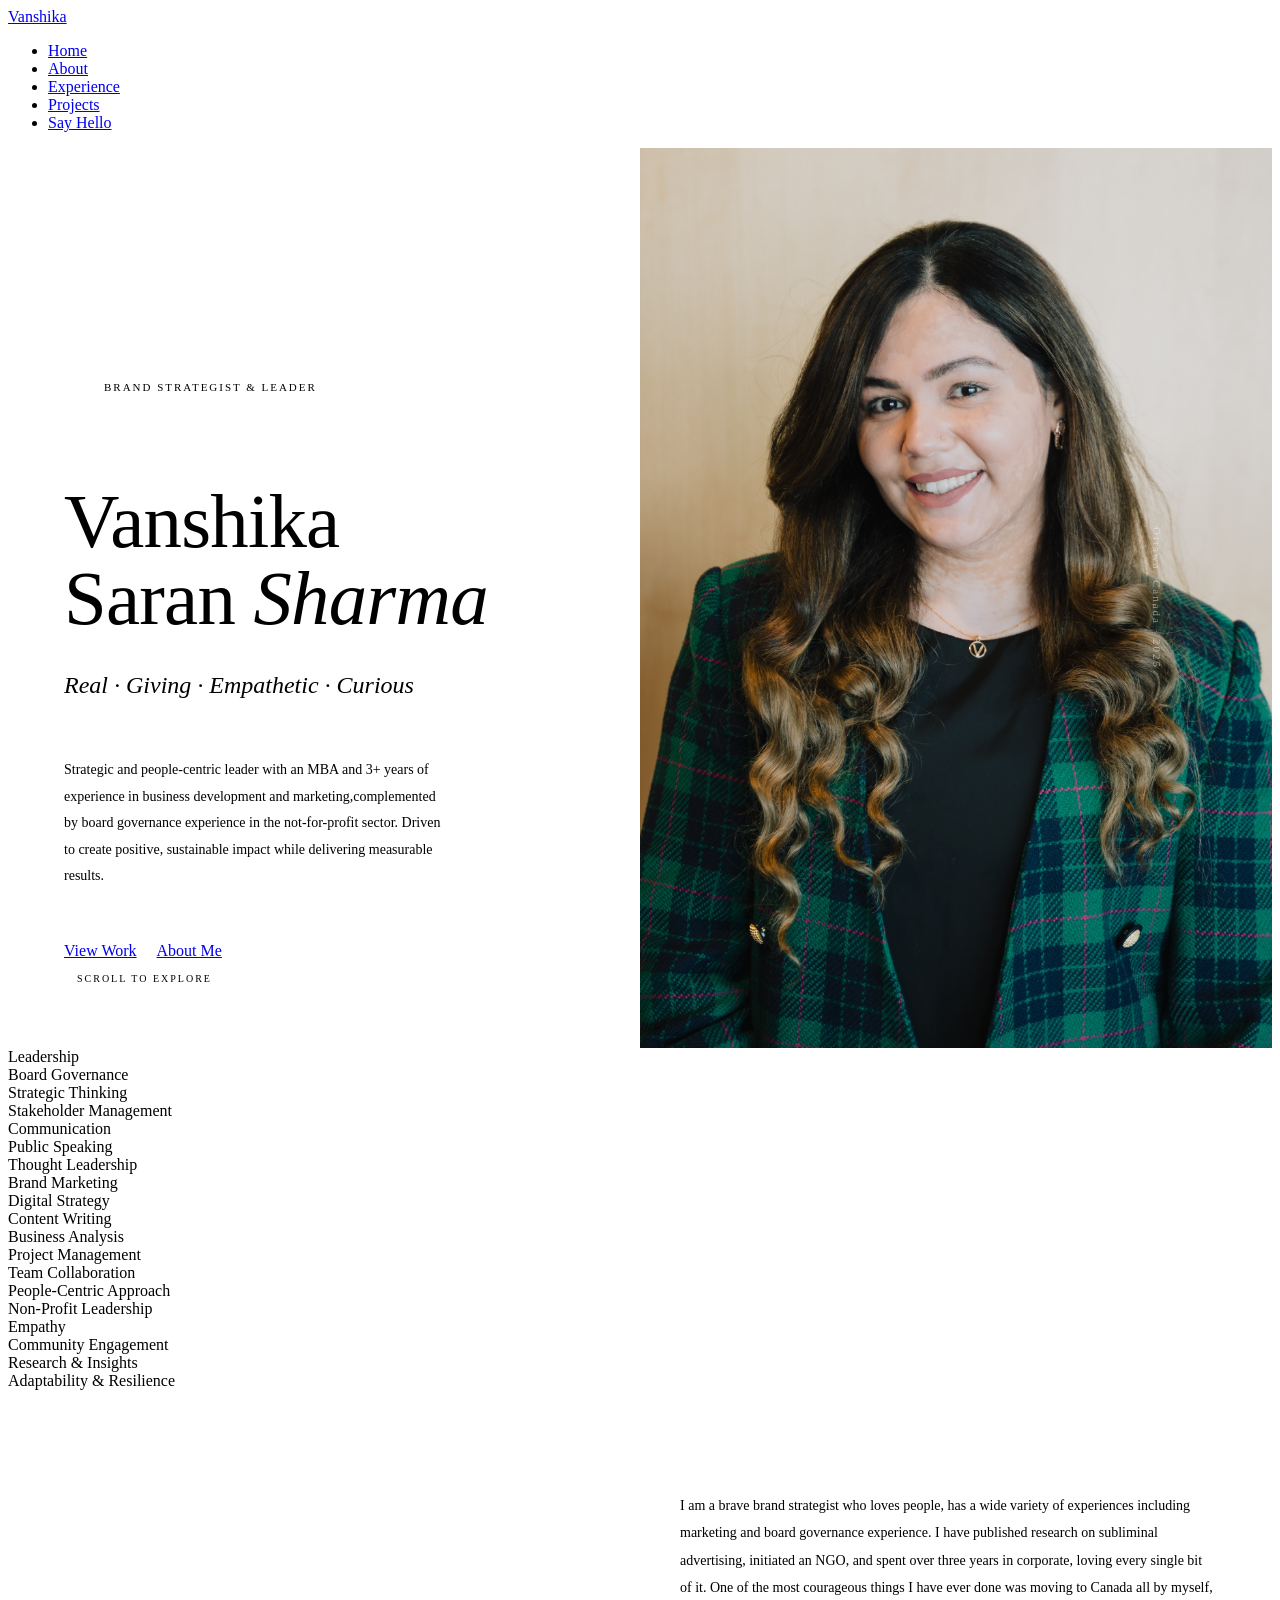
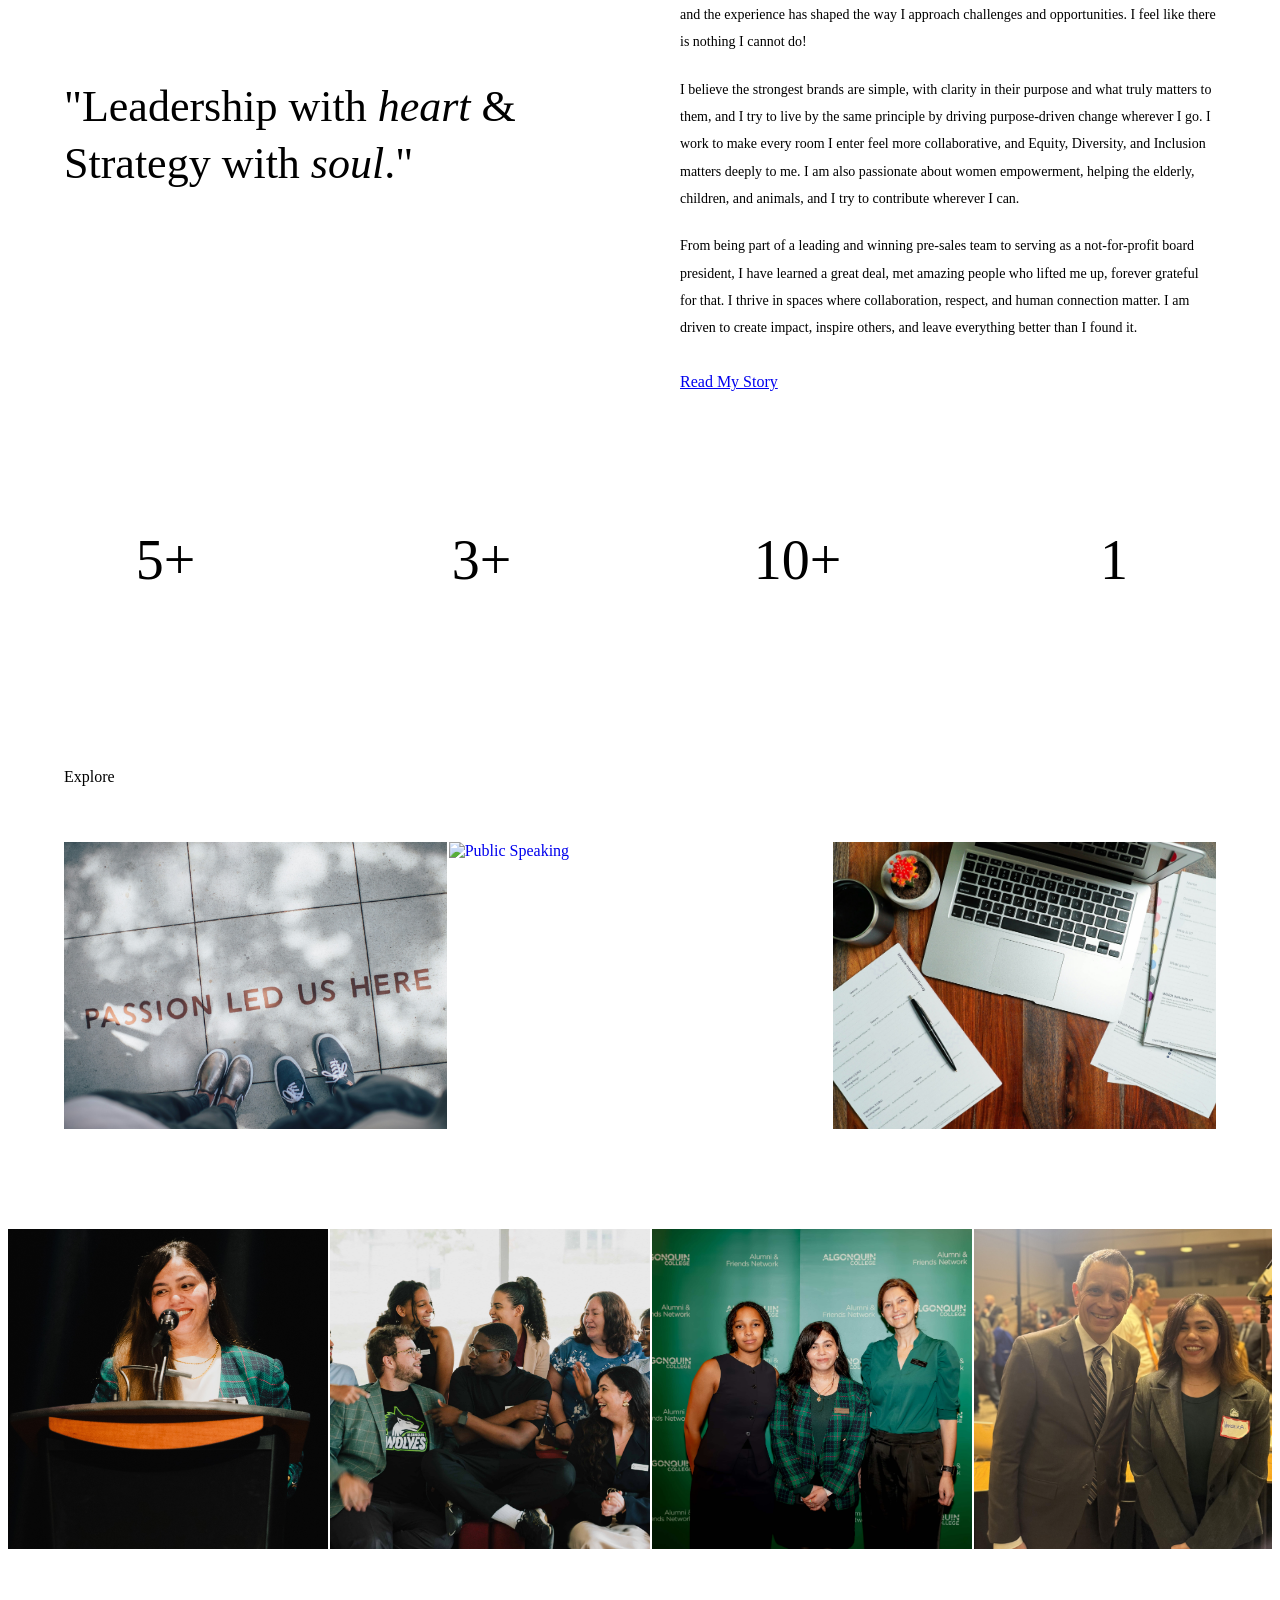
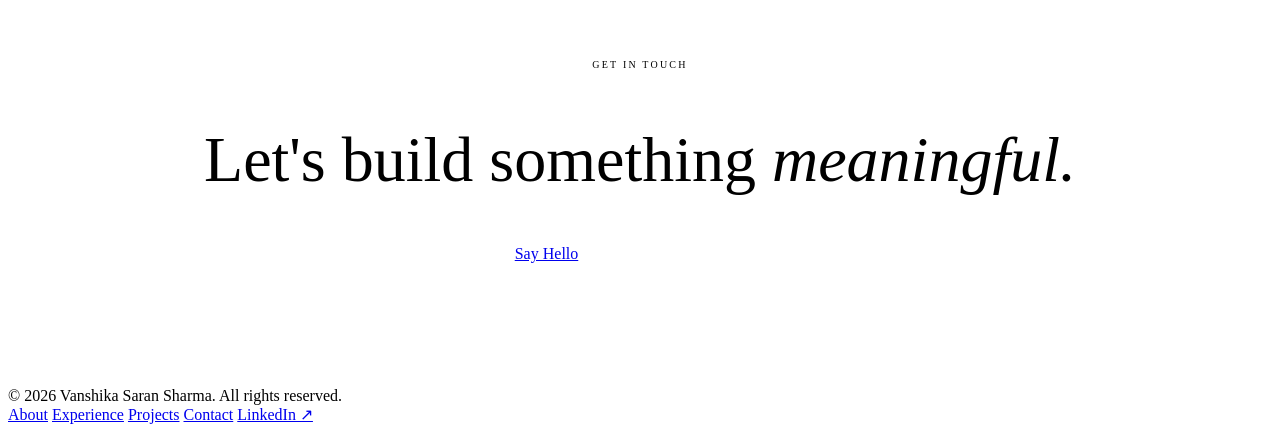
==== index.html @ 1af0d04b "Add files via upload" ====
<!DOCTYPE html>
<html lang="en">
<head>
<meta charset="UTF-8">
<meta name="viewport" content="width=device-width, initial-scale=1.0">
<title>Vanshika Saran Sharma — Brand Strategist & Leader</title>
<link rel="preconnect" href="https://fonts.googleapis.com">
<link href="https://fonts.googleapis.com/css2?family=Cormorant+Garamond:ital,wght@0,300;0,400;0,600;1,300;1,400&family=DM+Sans:wght@300;400;500&display=swap" rel="stylesheet">
<link rel="stylesheet" href="style.css">
<style>
/* HERO */
.hero {
  min-height: 100vh;
  display: grid;
  grid-template-columns: 1fr 1fr;
  position: relative;
  overflow: hidden;
}
.hero-left {
  display: flex; flex-direction: column; justify-content: flex-end;
  padding: 140px 64px 88px 56px;
  position: relative; z-index: 2;
}
.hero-tag {
  font-size: 11px; letter-spacing: 0.18em; text-transform: uppercase;
  color: var(--accent); margin-bottom: 28px;
  display: flex; align-items: center; gap: 12px;
}
.hero-tag::before {
  content: ''; display: block; width: 28px; height: 1px; background: var(--accent);
}
.hero-name {
  font-family: var(--serif); font-size: clamp(54px, 6vw, 90px);
  font-weight: 300; line-height: 1.0; letter-spacing: -0.01em; margin-bottom: 10px;
}
.hero-name em { font-style: italic; color: var(--accent); }
.hero-subtitle {
  font-family: var(--serif); font-size: clamp(17px, 2vw, 24px);
  font-weight: 300; color: var(--muted); margin-bottom: 44px; font-style: italic;
}
.hero-bio {
  font-size: 14px; line-height: 1.9; color: var(--muted);
  max-width: 380px; margin-bottom: 52px;
}
.hero-ctas { display: flex; gap: 20px; align-items: center; flex-wrap: wrap; }

.hero-right { position: relative; overflow: hidden; background: var(--accent-soft); }
.hero-right img {
  position: absolute; inset: 0;
  width: 100%; height: 100%; object-fit: cover; object-position: center top;
  /* No tint/blend-mode — clean natural photo */
}
.hero-photo-placeholder {
  position: absolute; inset: 0;
  background: linear-gradient(160deg, #DDD0C0 0%, #C4A882 55%, #B07850 100%);
  display: flex; flex-direction: column; align-items: center; justify-content: center;
  gap: 14px; color: rgba(255,255,255,0.55); font-family: var(--serif);
  font-size: 14px; font-style: italic;
}
.hero-photo-placeholder svg { opacity: 0.35; width: 72px; height: 72px; }

.hero-scroll {
  position: absolute; bottom: 48px; left: 56px;
  font-size: 10px; letter-spacing: 0.2em; text-transform: uppercase;
  color: var(--muted); display: flex; align-items: center; gap: 12px; z-index: 2;
}
.hero-scroll::before {
  content: ''; display: block; width: 1px; height: 44px;
  background: var(--muted); opacity: 0.35;
}
.hero-location {
  position: absolute; top: 50%; right: 44px;
  transform: translateY(-50%) rotate(90deg);
  font-family: var(--serif); font-size: 11px; letter-spacing: 0.18em;
  color: rgba(255,255,255,0.45); z-index: 3; white-space: nowrap;
}

/* INTRO STRIP */
.intro-strip {
  padding: 88px 56px;
  display: grid; grid-template-columns: 1fr 1fr;
  gap: 80px; align-items: center;
  max-width: 1200px; margin: 0 auto;
}
.intro-quote {
  font-family: var(--serif); font-size: clamp(28px, 3.5vw, 44px);
  font-weight: 300; line-height: 1.3;
}
.intro-quote em { font-style: italic; color: var(--accent); }
.intro-right p {
  font-size: 14px; line-height: 1.95; color: var(--muted); margin-bottom: 20px;
}
.intro-right p strong { color: var(--ink); font-weight: 500; }

/* STATS */
.stats-band {
  background: var(--ink); padding: 0;
  display: grid; grid-template-columns: repeat(4, 1fr);
  border-top: 1px solid rgba(255,255,255,0.06);
}
.stat-block {
  padding: 52px 40px; text-align: center;
  border-right: 1px solid rgba(255,255,255,0.06);
  transition: background 0.3s;
}
.stat-block:last-child { border-right: none; }
.stat-block:hover { background: rgba(196,98,45,0.1); }
.stat-num {
  font-family: var(--serif); font-size: 56px; font-weight: 300;
  color: var(--cream); line-height: 1; margin-bottom: 10px;
}
.stat-num span { color: var(--accent); }
.stat-label {
  font-size: 11px; letter-spacing: 0.12em; text-transform: uppercase;
  color: rgba(255,255,255,0.38); line-height: 1.6;
}

/* GLIMPSE SECTION */
.glimpse { padding: 100px 56px; background: var(--cream); }
.glimpse-inner { max-width: 1200px; margin: 0 auto; }
.glimpse-grid {
  display: grid; grid-template-columns: repeat(3,1fr); gap: 2px; margin-top: 56px;
}
.glimpse-card {
  position: relative; overflow: hidden; aspect-ratio: 4/3;
  background: var(--accent-soft); cursor: pointer;
  text-decoration: none; display: block;
}
.glimpse-card img {
  width: 100%; height: 100%; object-fit: cover; object-position: center;
  transform: scale(1);
  transition: transform 0.5s ease;
}
.glimpse-card:hover img { transform: scale(1.01); }
.glimpse-photo-placeholder {
  width: 100%; height: 100%;
  display: flex; flex-direction: column; align-items: center; justify-content: center;
  gap: 10px; font-family: var(--serif); font-style: italic;
  font-size: 13px; color: rgba(255,255,255,0.5);
}
.glimpse-overlay {
  position: absolute; inset: 0;
  background: linear-gradient(to top, rgba(26,20,16,0.75) 0%, transparent 55%);
  display: flex; flex-direction: column; justify-content: flex-end;
  padding: 28px 24px;
  opacity: 0; transition: opacity 0.3s;
}
.glimpse-card:hover .glimpse-overlay { opacity: 1; }
.glimpse-label {
  font-size: 11px; letter-spacing: 0.14em; text-transform: uppercase;
  color: var(--accent); margin-bottom: 6px;
}
.glimpse-title { font-family: var(--serif); font-size: 22px; font-weight: 300; color: var(--cream); }
.glimpse-arrow {
  position: absolute; top: 20px; right: 20px;
  width: 36px; height: 36px; border: 1px solid rgba(255,255,255,0.4);
  border-radius: 50%; display: flex; align-items: center; justify-content: center;
  color: var(--cream); font-size: 14px;
  transform: rotate(-45deg) scale(0.8); opacity: 0;
  transition: all 0.3s;
}
.glimpse-card:hover .glimpse-arrow { opacity: 1; transform: rotate(0deg) scale(1); }

/* IMAGE GALLERY STRIP */
/* IMAGE GALLERY CAROUSEL */
.gallery-carousel {
  overflow: hidden;
  position: relative;
  width: 100%;
}
.gallery-track {
  display: flex;
  gap: 2px;
  animation: galleryScroll 25s linear infinite;
  width: max-content;
}
.gallery-carousel:hover .gallery-track {
  animation-play-state: paused;
}
.gallery-item {
  width: 320px;
  aspect-ratio: 1;
  background: var(--accent-soft);
  overflow: hidden;
  position: relative;
  flex-shrink: 0;
}
.gallery-item img {
  width: 100%; height: 100%; object-fit: cover;
  transition: transform 0.4s;
  display: block;
}
.gallery-item:hover img { transform: scale(1.05); }

@keyframes galleryScroll {
  0%   { transform: translateX(0); }
  100% { transform: translateX(-50%); }
}

@media (max-width: 900px) {
  .gallery-item { width: 220px; }
}

/* CTA SECTION */
.cta-section {
  background: var(--ink); padding: 100px 56px; text-align: center;
}
.cta-eyebrow {
  font-size: 10px; letter-spacing: 0.22em; text-transform: uppercase;
  color: var(--accent); margin-bottom: 28px;
}
.cta-heading {
  font-family: var(--serif); font-size: clamp(40px, 5vw, 72px);
  font-weight: 300; color: var(--cream); line-height: 1.15; margin-bottom: 48px;
}
.cta-heading em { font-style: italic; color: var(--accent); }
.cta-buttons { display: flex; gap: 20px; justify-content: center; flex-wrap: wrap; }
.btn-outline {
  border: 1px solid rgba(255,255,255,0.25); color: rgba(255,255,255,0.6);
  padding: 14px 32px; font-size: 11px; letter-spacing: 0.12em;
  text-transform: uppercase; text-decoration: none; display: inline-block;
  transition: border-color 0.2s, color 0.2s;
}
.btn-outline:hover { border-color: var(--accent); color: var(--accent); }

@media (max-width: 900px) {
  .hero { grid-template-columns: 1fr; }
  .hero-right { height: 55vw; min-height: 260px; }
  .hero-left { padding: 110px 20px 64px; }
  .hero-scroll { left: 20px; }
  .intro-strip { grid-template-columns: 1fr; padding: 60px 20px; gap: 40px; }
  .stats-band { grid-template-columns: repeat(2,1fr); }
  .glimpse-grid { grid-template-columns: 1fr; }
  .glimpse { padding: 60px 20px; }
  .cta-section { padding: 64px 20px; }
}
</style>
</head>
<body>

<div class="cursor" id="cursor"></div>
<div class="cursor-ring" id="cursorRing"></div>

<nav>
  <a href="index.html" class="nav-logo">Vanshika</a>
  <ul class="nav-links">
    <li><a href="index.html" class="active">Home</a></li>
    <li><a href="about.html">About</a></li>
    <li><a href="experience.html">Experience</a></li>
    <li><a href="projects.html">Projects</a></li>
    <li><a href="contact.html" class="cta">Say Hello</a></li>
  </ul>
</nav>

<!-- HERO -->
<section class="hero">
  <div class="hero-left">
    <div class="hero-tag">Brand Strategist & Leader</div>
    <h1 class="hero-name">
      Vanshika<br>
      Saran <em>Sharma</em>
    </h1>
    <p class="hero-subtitle">Real · Giving · Empathetic · Curious</p>
    <p class="hero-bio">Strategic and people-centric leader with an MBA and 3+ years of experience in business development and marketing,complemented by board governance experience in the not-for-profit sector. Driven to create positive, sustainable impact while delivering measurable results.</p>
    <div class="hero-ctas">
      <a href="experience.html" class="btn-primary">View Work</a>
      <a href="about.html" class="btn-ghost">About Me</a>
    </div>
  </div>
  <div class="hero-right">
    <img src="BOD-Sendoff-26.jpg" alt="Vanshika Saran Sharma">
    <div class="hero-location">Ottawa, Canada · 2025</div>
  </div>
  <div class="hero-scroll">Scroll to explore</div>
</section>

<!-- MARQUEE -->
<div class="marquee-wrap">
  <div class="marquee-track">
    <div class="marquee-item"><span class="marquee-dot"></span>Leadership</div>
    <div class="marquee-item"><span class="marquee-dot"></span>Board Governance</div>
    <div class="marquee-item"><span class="marquee-dot"></span>Strategic Thinking</div>
    <div class="marquee-item"><span class="marquee-dot"></span>Stakeholder Management</div>
    <div class="marquee-item"><span class="marquee-dot"></span>Communication</div>
    <div class="marquee-item"><span class="marquee-dot"></span>Public Speaking</div>
    <div class="marquee-item"><span class="marquee-dot"></span>Thought Leadership</div>
    <div class="marquee-item"><span class="marquee-dot"></span>Brand Marketing</div>
    <div class="marquee-item"><span class="marquee-dot"></span>Digital Strategy</div>
    <div class="marquee-item"><span class="marquee-dot"></span>Content Writing</div>
    <div class="marquee-item"><span class="marquee-dot"></span>Business Analysis</div>
    <div class="marquee-item"><span class="marquee-dot"></span>Project Management</div>
    <div class="marquee-item"><span class="marquee-dot"></span>Team Collaboration</div>
    <div class="marquee-item"><span class="marquee-dot"></span>People-Centric Approach</div>
    <div class="marquee-item"><span class="marquee-dot"></span>Non-Profit Leadership</div>
    <div class="marquee-item"><span class="marquee-dot"></span>Empathy</div>
    <div class="marquee-item"><span class="marquee-dot"></span>Community Engagement</div>
    <div class="marquee-item"><span class="marquee-dot"></span>Research &amp; Insights</div>
    <div class="marquee-item"><span class="marquee-dot"></span>Adaptability &amp; Resilience</div>
  </div>
</div>

<!-- INTRO -->
<section>
  <div class="intro-strip">
    <div class="intro-quote reveal">
      "Leadership with <em>heart</em> &amp; Strategy with <em>soul</em>."
    </div>
    <div class="intro-right">
      <p class="reveal reveal-delay-1">I am a <strong>brave brand strategist</strong> who <strong>loves people</strong>, has a wide variety of experiences including <strong>marketing</strong> and board <strong>governance</strong> experience. I have <strong>published research</strong> on <strong>subliminal advertising</strong>, <strong>initiated an NGO</strong>, and spent <strong>over three years</strong> in corporate, loving every single bit of it. One of the most courageous things I have ever done was moving to Canada all by myself, and the experience has shaped the way I approach challenges and opportunities. <strong>I feel like there is nothing I cannot do!</strong> </p>
      <p class="reveal reveal-delay-2">I believe the <strong>strongest brands are simple</strong>, with <strong>clarity in their purpose</strong> and what truly matters to them, and I try to <strong>live by the same principle</strong> by driving purpose-driven change wherever I go. I work to make every room I enter <strong>feel more collaborative</strong>, and <strong>Equity, Diversity, and Inclusion matters deeply to me</strong>. I am also passionate about women empowerment, helping the elderly, children, and animals, and I try to contribute wherever I can.</p> <p class="reveal reveal-delay-2">From being part of a <strong>leading and winning pre-sales team</strong> to serving as a <strong>not-for-profit board president</strong>, I have learned a great deal, met amazing people who lifted me up, forever grateful for that. I thrive in spaces where <strong>collaboration, respect, and human connection</strong> matter. I am driven to <strong>create impact, inspire others, and leave everything better than I found it.</strong> </p>
      <div style="margin-top:32px;" class="reveal reveal-delay-3">
        <a href="about.html" class="btn-primary">Read My Story</a>
      </div>
    </div>
  </div>
</section>

<!-- STATS -->
<div class="stats-band">
  <div class="stat-block reveal">
    <div class="stat-num">5<span>+</span></div>
    <div class="stat-label">NGOs' worked with</div>
  </div>
  <div class="stat-block reveal reveal-delay-1">
    <div class="stat-num">3<span>+</span></div>
    <div class="stat-label">Years Industry Experience</div>
  </div>
  <div class="stat-block reveal reveal-delay-2">
    <div class="stat-num">10<span>+</span></div>
    <div class="stat-label">Global Brands worked with</div>
  </div>
  <div class="stat-block reveal reveal-delay-3">
    <div class="stat-num">1</div>
    <div class="stat-label">Published Research Paper</div>
  </div>
</div>

<!-- GLIMPSE / PAGE CARDS -->
<section class="glimpse">
  <div class="glimpse-inner">
    <div class="section-label reveal">Explore</div>
    <div class="glimpse-grid">

      <a href="experience.html" class="glimpse-card reveal">
        <img src="Leadership.jpeg" alt="Career">
        <!-- <div class="glimpse-photo-placeholder" style="background: linear-gradient(135deg,#6B5A4E,#3D2B1F);">
          <svg viewBox="0 0 40 40" fill="none" style="width:40px;opacity:0.4"><rect x="6" y="12" width="28" height="20" rx="2" stroke="white" stroke-width="1.2"/><path d="M14 12V9a2 2 0 0 1 2-2h8a2 2 0 0 1 2 2v3" stroke="white" stroke-width="1.2"/></svg>
          Add your photo here
        </div> -->
        <div class="glimpse-overlay">
          <div class="glimpse-label">Experience</div>
          <div class="glimpse-title">Career & Leadership</div>
        </div>
        <div class="glimpse-arrow">↗</div>
      </a>
      
      
      <a href="about.html" class="glimpse-card reveal reveal-delay-1">
        <!-- <img src="speaking-photo.jpg" alt="Public Speaking"> -->
        <img src="BOD-Sendoff-24.jpg" alt="Public Speaking">
        <div class="glimpse-overlay">
          <div class="glimpse-label">About</div>
          <div class="glimpse-title">My Story & Values</div>
        </div>
        <div class="glimpse-arrow">↗</div>
      </a>



      <a href="projects.html" class="glimpse-card reveal reveal-delay-2">
        <img src="Research.jpeg" alt="Career">
        <!-- <div class="glimpse-photo-placeholder" style="background: linear-gradient(135deg,#C4622D,#8B3A1A);">
          <svg viewBox="0 0 40 40" fill="none" style="width:40px;opacity:0.4"><path d="M8 8h24v24H8z" stroke="white" stroke-width="1.2"/><path d="M14 20h12M20 14v12" stroke="white" stroke-width="1.2"/></svg>
          Add your photo here
        </div> -->
        <div class="glimpse-overlay">
          <div class="glimpse-label">Projects</div>
          <div class="glimpse-title">Work & Publications</div>
        </div>
        <div class="glimpse-arrow">↗</div>
      </a>

    </div>
  </div>
</section>

<div class="gallery-carousel">
  <div class="gallery-track">
    <!-- Original images -->
    <div class="gallery-item"><img src="YourWard-YourVoice-28.jpg" alt="Keynote Speaking"></div>
    <div class="gallery-item"><img src="Board of Directors 2025-10.jpg" alt="Board of Directors"></div>
    <div class="gallery-item"><img src="PW - 2SYZ .jpg" alt="Community Event"></div>
    <div class="gallery-item"><img src="unnamed (1).jpg" alt="Portrait"></div>
    <div class="gallery-item"><img src="Board of Directors 2025-5 (1).jpg" alt="Keynote Speaking"></div>
    <div class="gallery-item"><img src="YourWard-YourVoice-33.jpg" alt="Board of Directors"></div>
    <div class="gallery-item"><img src="YourWard-YourVoice-36.jpg" alt="Community Event"></div>
    <div class="gallery-item"><img src="YRB-2025-Blog-Image-Vanshika-Sharma.jpg" alt="Portrait"></div>
    <div class="gallery-item"><img src="NGO 1.jpeg" alt="NGO"></div>
    <div class="gallery-item"><img src="NGO 2.jpeg" alt="NGO"></div>
    <!-- Duplicated for seamless loop — add more images to both sets -->
    <div class="gallery-item"><img src="YourWard-YourVoice-28.jpg" alt="Keynote Speaking"></div>
    <div class="gallery-item"><img src="Board of Directors 2025-10.jpg" alt="Board of Directors"></div>
    <div class="gallery-item"><img src="PW - 2SYZ .jpg" alt="Community Event"></div>
    <div class="gallery-item"><img src="unnamed (1).jpg" alt="Portrait"></div>
    <div class="gallery-item"><img src="Board of Directors 2025-5 (1).jpg" alt="Keynote Speaking"></div>
    <div class="gallery-item"><img src="YourWard-YourVoice-33.jpg" alt="Board of Directors"></div>
    <div class="gallery-item"><img src="YourWard-YourVoice-36.jpg" alt="Community Event"></div>
    <div class="gallery-item"><img src="YRB-2025-Blog-Image-Vanshika-Sharma.jpg" alt="Portrait"></div>
    <div class="gallery-item"><img src="NGO 1.jpeg" alt="NGO"></div>
    <div class="gallery-item"><img src="NGO 2.jpeg" alt="NGO"></div>
  </div>
</div>

<!-- CTA -->
<section class="cta-section">
  <p class="cta-eyebrow reveal">Get in Touch</p>
  <h2 class="cta-heading reveal reveal-delay-1">Let's build something <em>meaningful.</em></h2>
  <div class="cta-buttons reveal reveal-delay-2">
    <a href="contact.html" class="btn-primary">Say Hello</a>
    <a href="projects.html" class="btn-outline">View Projects</a>
  </div>
</section>

<footer>
  <span class="footer-copy">© 2026 Vanshika Saran Sharma. All rights reserved.</span>
  <div class="footer-links">
    <a href="about.html">About</a>
    <a href="experience.html">Experience</a>
    <a href="projects.html">Projects</a>
    <a href="contact.html">Contact</a>
    <a href="https://www.linkedin.com/in/vanshikasaransharma/" target="_blank">LinkedIn ↗</a>
  </div>
</footer>

<script src="main.js"></script>
</body>
</html>
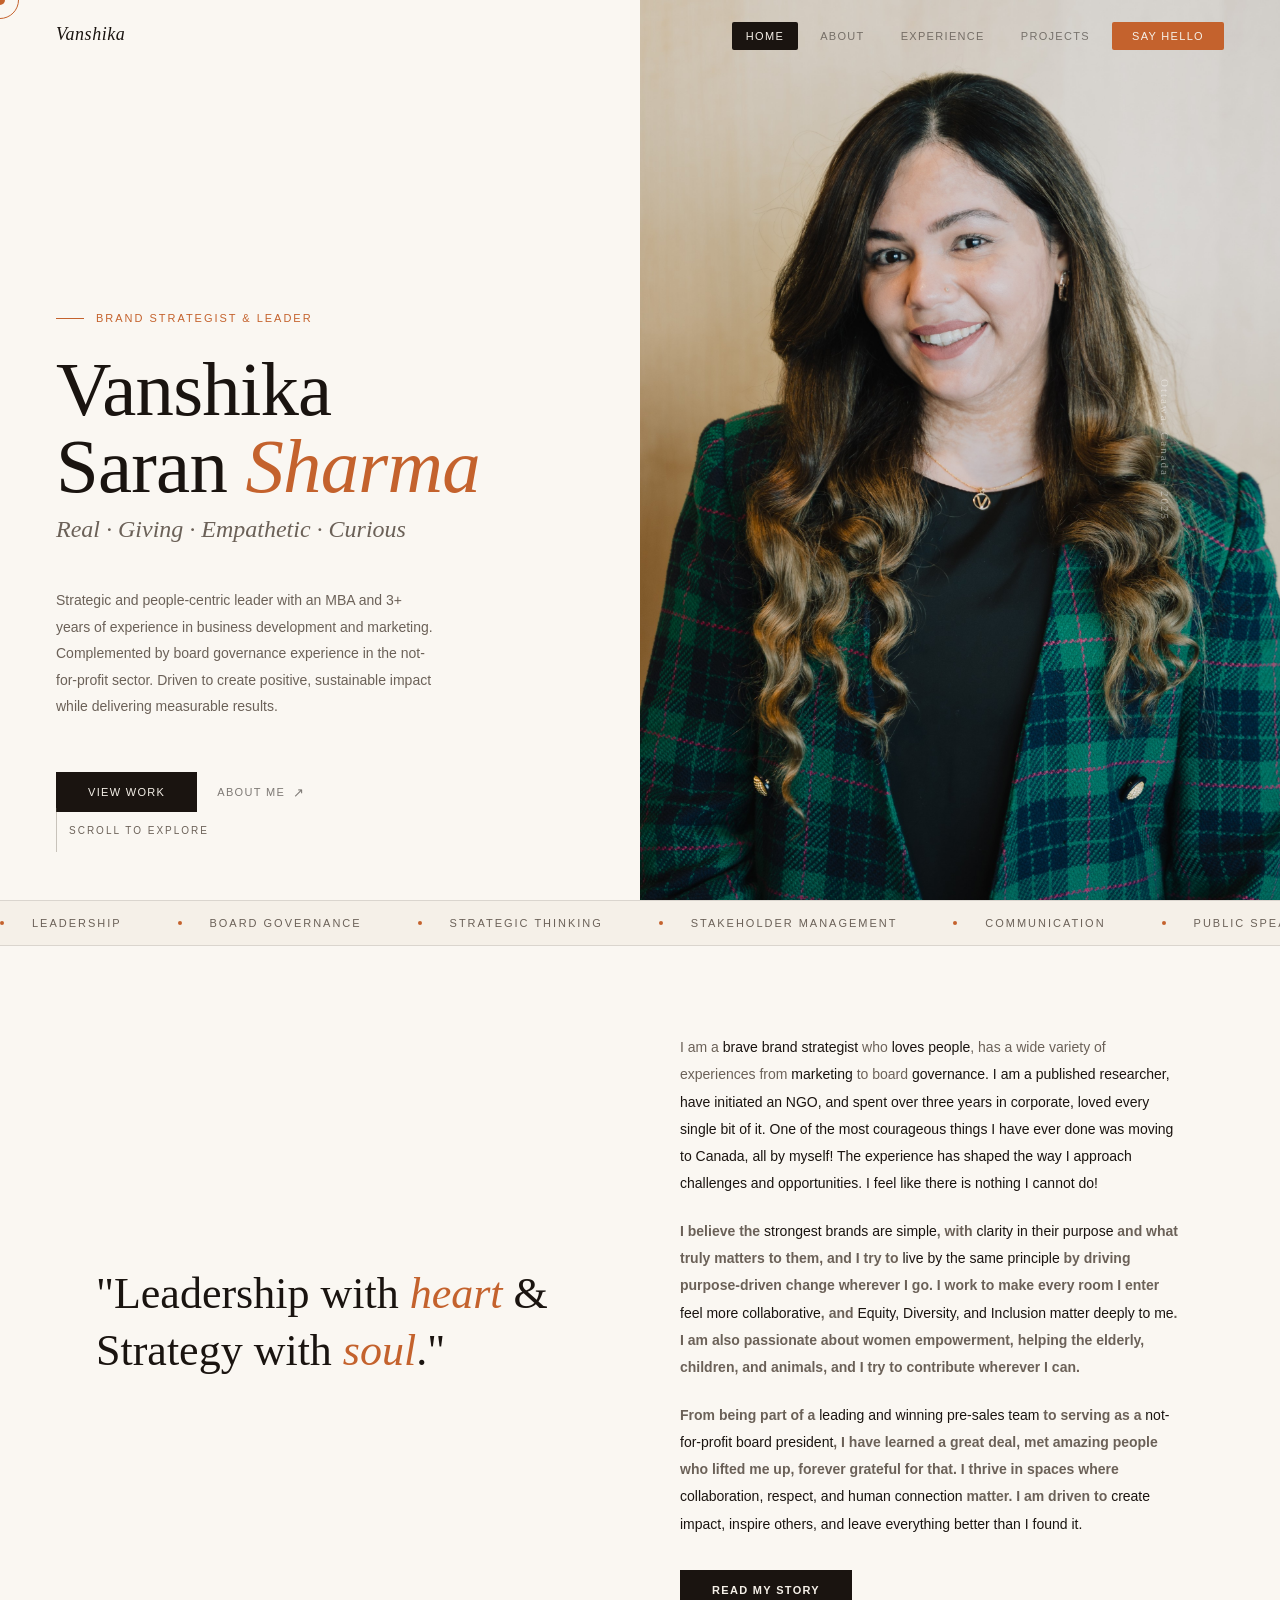
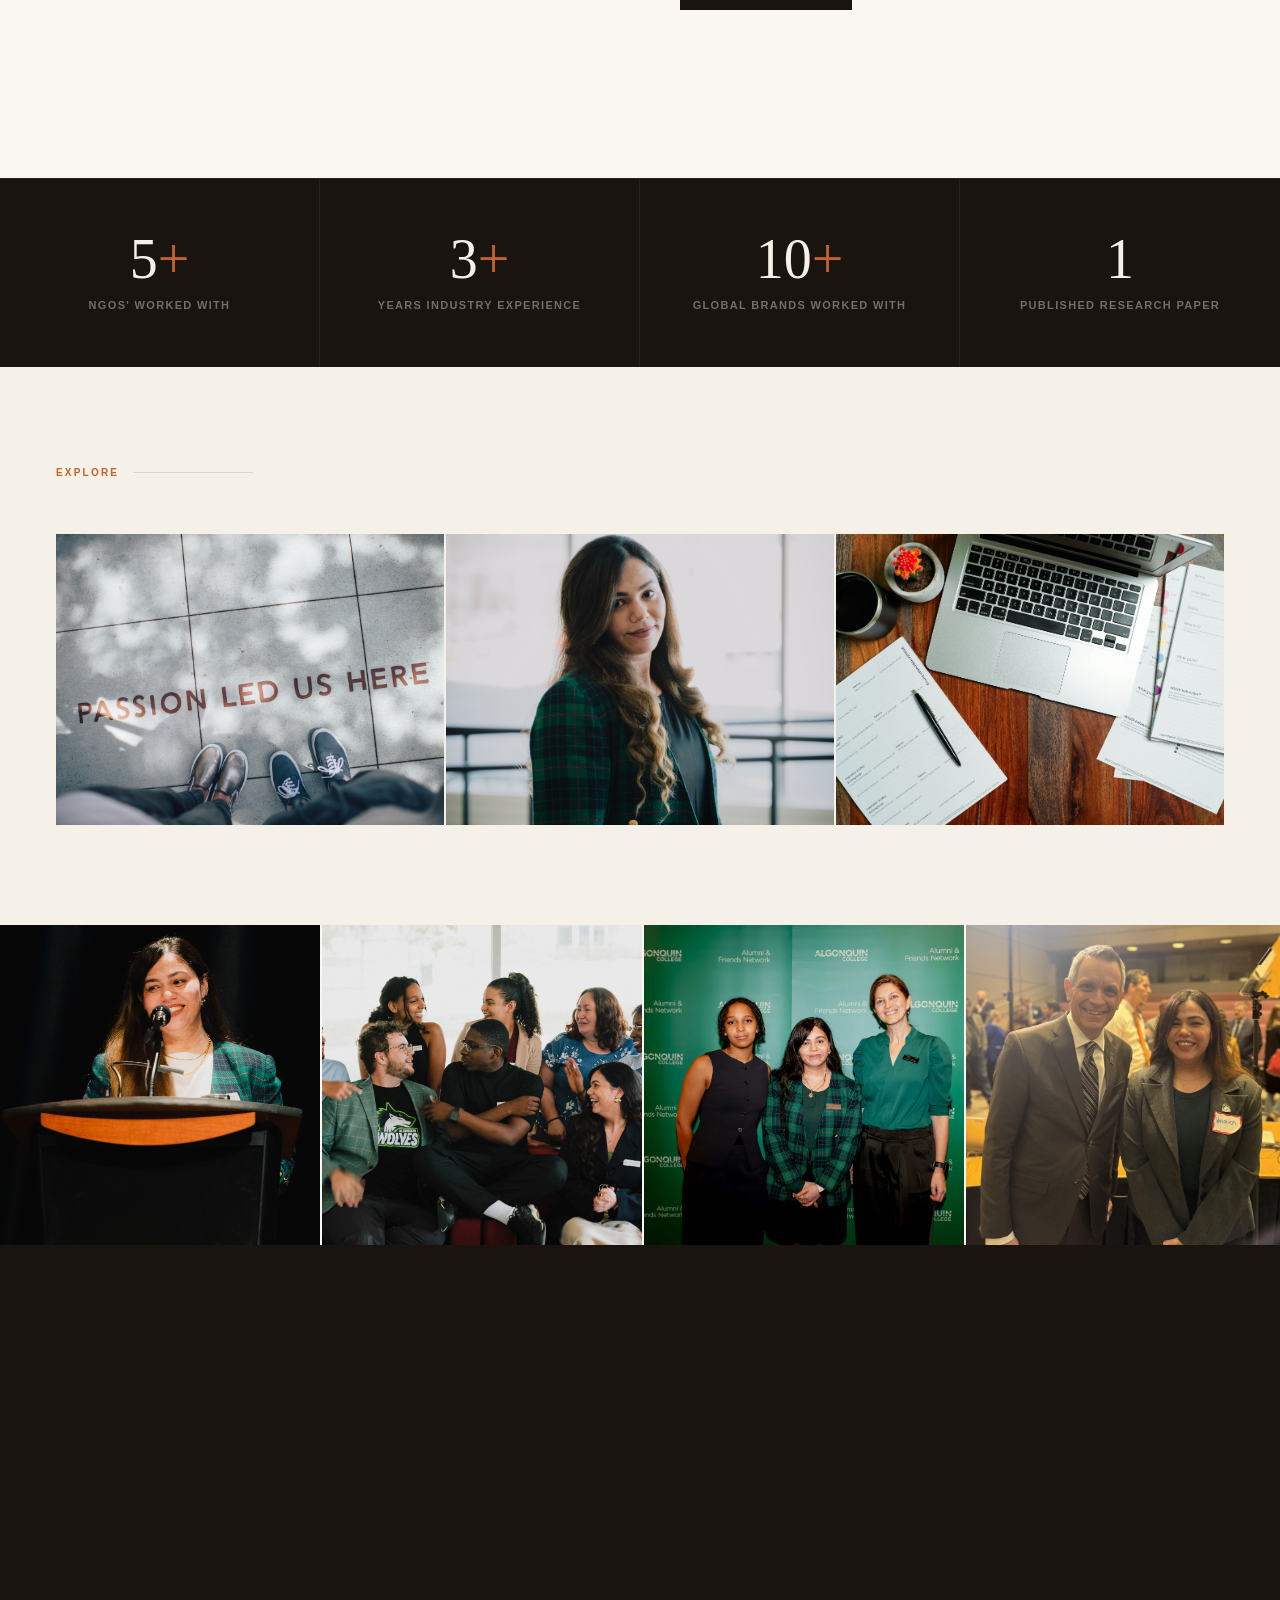
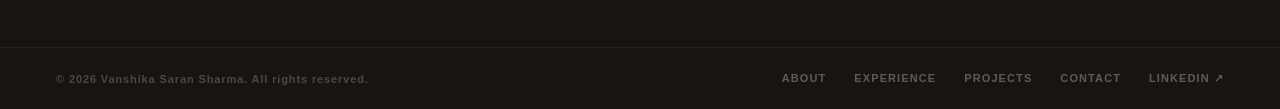
==== commit d0d3860c: "Update index.html" ====
--- a/index.html
+++ b/index.html
@@ -3,7 +3,7 @@
 <head>
 <meta charset="UTF-8">
 <meta name="viewport" content="width=device-width, initial-scale=1.0">
-<title>Vanshika Saran Sharma — Brand Strategist & Leader</title>
+<title>Vanshika Saran Sharma - Brand Strategist & Leader</title>
 <link rel="preconnect" href="https://fonts.googleapis.com">
 <link href="https://fonts.googleapis.com/css2?family=Cormorant+Garamond:ital,wght@0,300;0,400;0,600;1,300;1,400&family=DM+Sans:wght@300;400;500&display=swap" rel="stylesheet">
 <link rel="stylesheet" href="style.css">
@@ -261,7 +261,7 @@
       Saran <em>Sharma</em>
     </h1>
     <p class="hero-subtitle">Real · Giving · Empathetic · Curious</p>
-    <p class="hero-bio">Strategic and people-centric leader with an MBA and 3+ years of experience in business development and marketing,complemented by board governance experience in the not-for-profit sector. Driven to create positive, sustainable impact while delivering measurable results.</p>
+    <p class="hero-bio">Strategic and people-centric leader with an MBA and 3+ years of experience in business development and marketing. Complemented by board governance experience in the not-for-profit sector. Driven to create positive, sustainable impact while delivering measurable results.</p>
     <div class="hero-ctas">
       <a href="experience.html" class="btn-primary">View Work</a>
       <a href="about.html" class="btn-ghost">About Me</a>
@@ -306,8 +306,8 @@
       "Leadership with <em>heart</em> &amp; Strategy with <em>soul</em>."
     </div>
     <div class="intro-right">
-      <p class="reveal reveal-delay-1">I am a <strong>brave brand strategist</strong> who <strong>loves people</strong>, has a wide variety of experiences including <strong>marketing</strong> and board <strong>governance</strong> experience. I have <strong>published research</strong> on <strong>subliminal advertising</strong>, <strong>initiated an NGO</strong>, and spent <strong>over three years</strong> in corporate, loving every single bit of it. One of the most courageous things I have ever done was moving to Canada all by myself, and the experience has shaped the way I approach challenges and opportunities. <strong>I feel like there is nothing I cannot do!</strong> </p>
-      <p class="reveal reveal-delay-2">I believe the <strong>strongest brands are simple</strong>, with <strong>clarity in their purpose</strong> and what truly matters to them, and I try to <strong>live by the same principle</strong> by driving purpose-driven change wherever I go. I work to make every room I enter <strong>feel more collaborative</strong>, and <strong>Equity, Diversity, and Inclusion matters deeply to me</strong>. I am also passionate about women empowerment, helping the elderly, children, and animals, and I try to contribute wherever I can.</p> <p class="reveal reveal-delay-2">From being part of a <strong>leading and winning pre-sales team</strong> to serving as a <strong>not-for-profit board president</strong>, I have learned a great deal, met amazing people who lifted me up, forever grateful for that. I thrive in spaces where <strong>collaboration, respect, and human connection</strong> matter. I am driven to <strong>create impact, inspire others, and leave everything better than I found it.</strong> </p>
+      <p class="reveal reveal-delay-1">I am a <strong>brave brand strategist</strong> who <strong>loves people</strong>, has a wide variety of experiences from <strong>marketing</strong> to board <strong>governance. I am a <strong>published researcher<strong>, have <strong>initiated an NGO</strong>, and spent <strong>over three years</strong> in corporate, loved every single bit of it. One of the most courageous things I have ever done was moving to Canada, all by myself! The experience has shaped the way I approach challenges and opportunities. <strong>I feel like there is nothing I cannot do!</strong> </p>
+      <p class="reveal reveal-delay-2">I believe the <strong>strongest brands are simple</strong>, with <strong>clarity in their purpose</strong> and what truly matters to them, and I try to <strong>live by the same principle</strong> by driving purpose-driven change wherever I go. I work to make every room I enter <strong>feel more collaborative</strong>, and <strong>Equity, Diversity, and Inclusion matter deeply to me</strong>. I am also passionate about women empowerment, helping the elderly, children, and animals, and I try to contribute wherever I can.</p> <p class="reveal reveal-delay-2">From being part of a <strong>leading and winning pre-sales team</strong> to serving as a <strong>not-for-profit board president</strong>, I have learned a great deal, met amazing people who lifted me up, forever grateful for that. I thrive in spaces where <strong>collaboration, respect, and human connection</strong> matter. I am driven to <strong>create impact, inspire others, and leave everything better than I found it.</strong> </p>
       <div style="margin-top:32px;" class="reveal reveal-delay-3">
         <a href="about.html" class="btn-primary">Read My Story</a>
       </div>
--- a/style.css
+++ b/style.css
@@ -0,0 +1,150 @@
+*, *::before, *::after { box-sizing: border-box; margin: 0; padding: 0; }
+
+:root {
+  --cream: #F5F0E8;
+  --warm-white: #FAF7F2;
+  --ink: #1A1410;
+  --muted: #6B6158;
+  --accent: #C4622D;
+  --accent-soft: #E8D5C4;
+  --line: rgba(26,20,16,0.12);
+  --serif: 'Cormorant Garamond', Georgia, serif;
+  --sans: 'DM Sans', sans-serif;
+}
+
+html { scroll-behavior: smooth; }
+body {
+  background: var(--warm-white);
+  color: var(--ink);
+  font-family: var(--sans);
+  font-weight: 300;
+  overflow-x: hidden;
+  cursor: none;
+}
+
+/* CURSOR */
+.cursor {
+  position: fixed; width: 10px; height: 10px;
+  background: var(--accent); border-radius: 50%;
+  pointer-events: none; z-index: 9999;
+  transition: transform 0.15s ease, opacity 0.2s;
+  transform: translate(-50%, -50%);
+}
+.cursor-ring {
+  position: fixed; width: 38px; height: 38px;
+  border: 1px solid var(--accent); border-radius: 50%;
+  pointer-events: none; z-index: 9998;
+  transition: transform 0.35s ease, width 0.3s, height 0.3s;
+  transform: translate(-50%, -50%);
+}
+
+/* NAV */
+nav {
+  position: fixed; top: 0; left: 0; right: 0;
+  z-index: 100; padding: 24px 56px;
+  display: flex; align-items: center; justify-content: space-between;
+  transition: background 0.3s, border 0.3s;
+}
+nav.scrolled {
+  background: rgba(250,247,242,0.95);
+  backdrop-filter: blur(12px);
+  border-bottom: 1px solid var(--line);
+}
+.nav-logo {
+  font-family: var(--serif); font-size: 18px; font-weight: 400;
+  letter-spacing: 0.03em; color: var(--ink); text-decoration: none;
+  font-style: italic;
+}
+.nav-links { display: flex; gap: 8px; list-style: none; align-items: center; }
+.nav-links a {
+  font-size: 11px; font-weight: 400; letter-spacing: 0.12em;
+  text-transform: uppercase; color: var(--ink);
+  text-decoration: none; padding: 8px 14px; border-radius: 2px;
+  opacity: 0.5; transition: opacity 0.2s, background 0.2s;
+}
+.nav-links a:hover { opacity: 1; }
+.nav-links a.active { opacity: 1; background: var(--ink); color: var(--cream); }
+.nav-links a.cta {
+  background: var(--accent); color: var(--cream);
+  opacity: 1; padding: 8px 20px;
+}
+.nav-links a.cta:hover { background: var(--ink); }
+
+/* SECTION UTILS */
+section { position: relative; }
+.section-label {
+  font-size: 10px; letter-spacing: 0.22em; text-transform: uppercase;
+  color: var(--accent); margin-bottom: 48px;
+  display: flex; align-items: center; gap: 14px;
+}
+.section-label::after {
+  content: ''; flex: 1; height: 1px;
+  background: var(--line); max-width: 120px;
+}
+
+/* REVEAL */
+.reveal {
+  opacity: 0; transform: translateY(28px);
+  transition: opacity 0.75s ease, transform 0.75s ease;
+}
+.reveal.visible { opacity: 1; transform: none; }
+.reveal-delay-1 { transition-delay: 0.08s; }
+.reveal-delay-2 { transition-delay: 0.16s; }
+.reveal-delay-3 { transition-delay: 0.24s; }
+.reveal-delay-4 { transition-delay: 0.32s; }
+.reveal-delay-5 { transition-delay: 0.40s; }
+
+/* MARQUEE */
+.marquee-wrap {
+  border-top: 1px solid var(--line); border-bottom: 1px solid var(--line);
+  overflow: hidden; padding: 16px 0; background: var(--cream);
+}
+.marquee-track { display: flex; animation: marquee 22s linear infinite; white-space: nowrap; }
+.marquee-item {
+  display: flex; align-items: center; gap: 28px; padding-right: 56px;
+  font-size: 11px; letter-spacing: 0.18em; text-transform: uppercase;
+  color: var(--muted); flex-shrink: 0;
+}
+.marquee-dot { width: 4px; height: 4px; border-radius: 50%; background: var(--accent); flex-shrink: 0; }
+@keyframes marquee { 0% { transform: translateX(0); } 100% { transform: translateX(-50%); } }
+
+/* FOOTER */
+footer {
+  background: var(--ink);
+  border-top: 1px solid rgba(255,255,255,0.06);
+  padding: 24px 56px;
+  display: flex; justify-content: space-between; align-items: center;
+}
+.footer-copy { font-size: 11px; color: rgba(255,255,255,0.22); letter-spacing: 0.08em; }
+.footer-links { display: flex; gap: 28px; }
+.footer-links a {
+  font-size: 11px; letter-spacing: 0.1em; text-transform: uppercase;
+  color: rgba(255,255,255,0.3); text-decoration: none; transition: color 0.2s;
+}
+.footer-links a:hover { color: var(--accent); }
+
+/* SHARED BUTTONS */
+.btn-primary {
+  background: var(--ink); color: var(--cream); padding: 14px 32px;
+  font-family: var(--sans); font-size: 11px; letter-spacing: 0.12em;
+  text-transform: uppercase; text-decoration: none; display: inline-block;
+  transition: background 0.3s, transform 0.2s;
+}
+.btn-primary:hover { background: var(--accent); transform: translateY(-2px); }
+.btn-ghost {
+  color: var(--ink); font-size: 11px; letter-spacing: 0.12em;
+  text-transform: uppercase; text-decoration: none;
+  display: inline-flex; align-items: center; gap: 8px;
+  opacity: 0.55; transition: opacity 0.2s;
+}
+.btn-ghost:hover { opacity: 1; }
+.btn-ghost::after { content: '↗'; font-size: 13px; }
+
+@media (max-width: 900px) {
+  nav { padding: 18px 20px; }
+  .nav-links { gap: 4px; }
+  .nav-links a { padding: 6px 10px; font-size: 10px; }
+  footer { padding: 20px; flex-direction: column; gap: 12px; text-align: center; }
+  body { cursor: auto; }
+  .cursor, .cursor-ring { display: none; }
+}
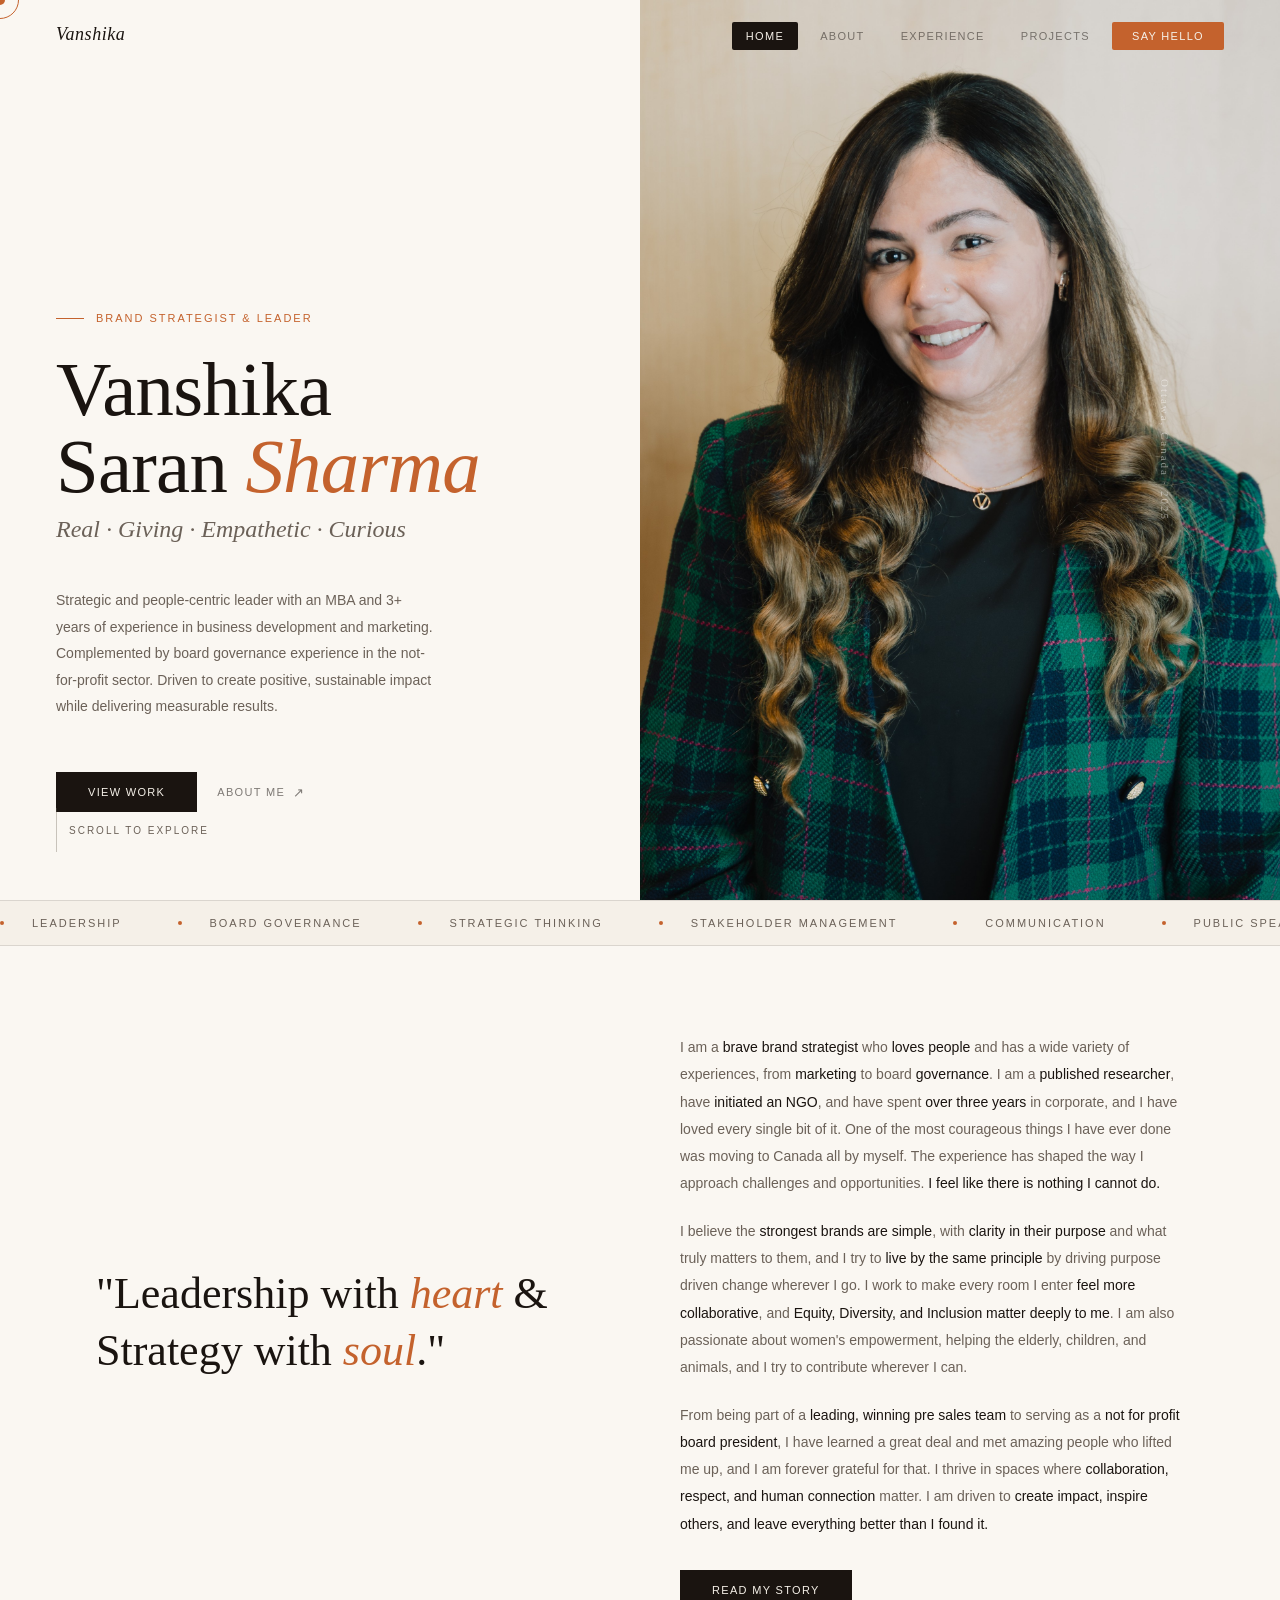
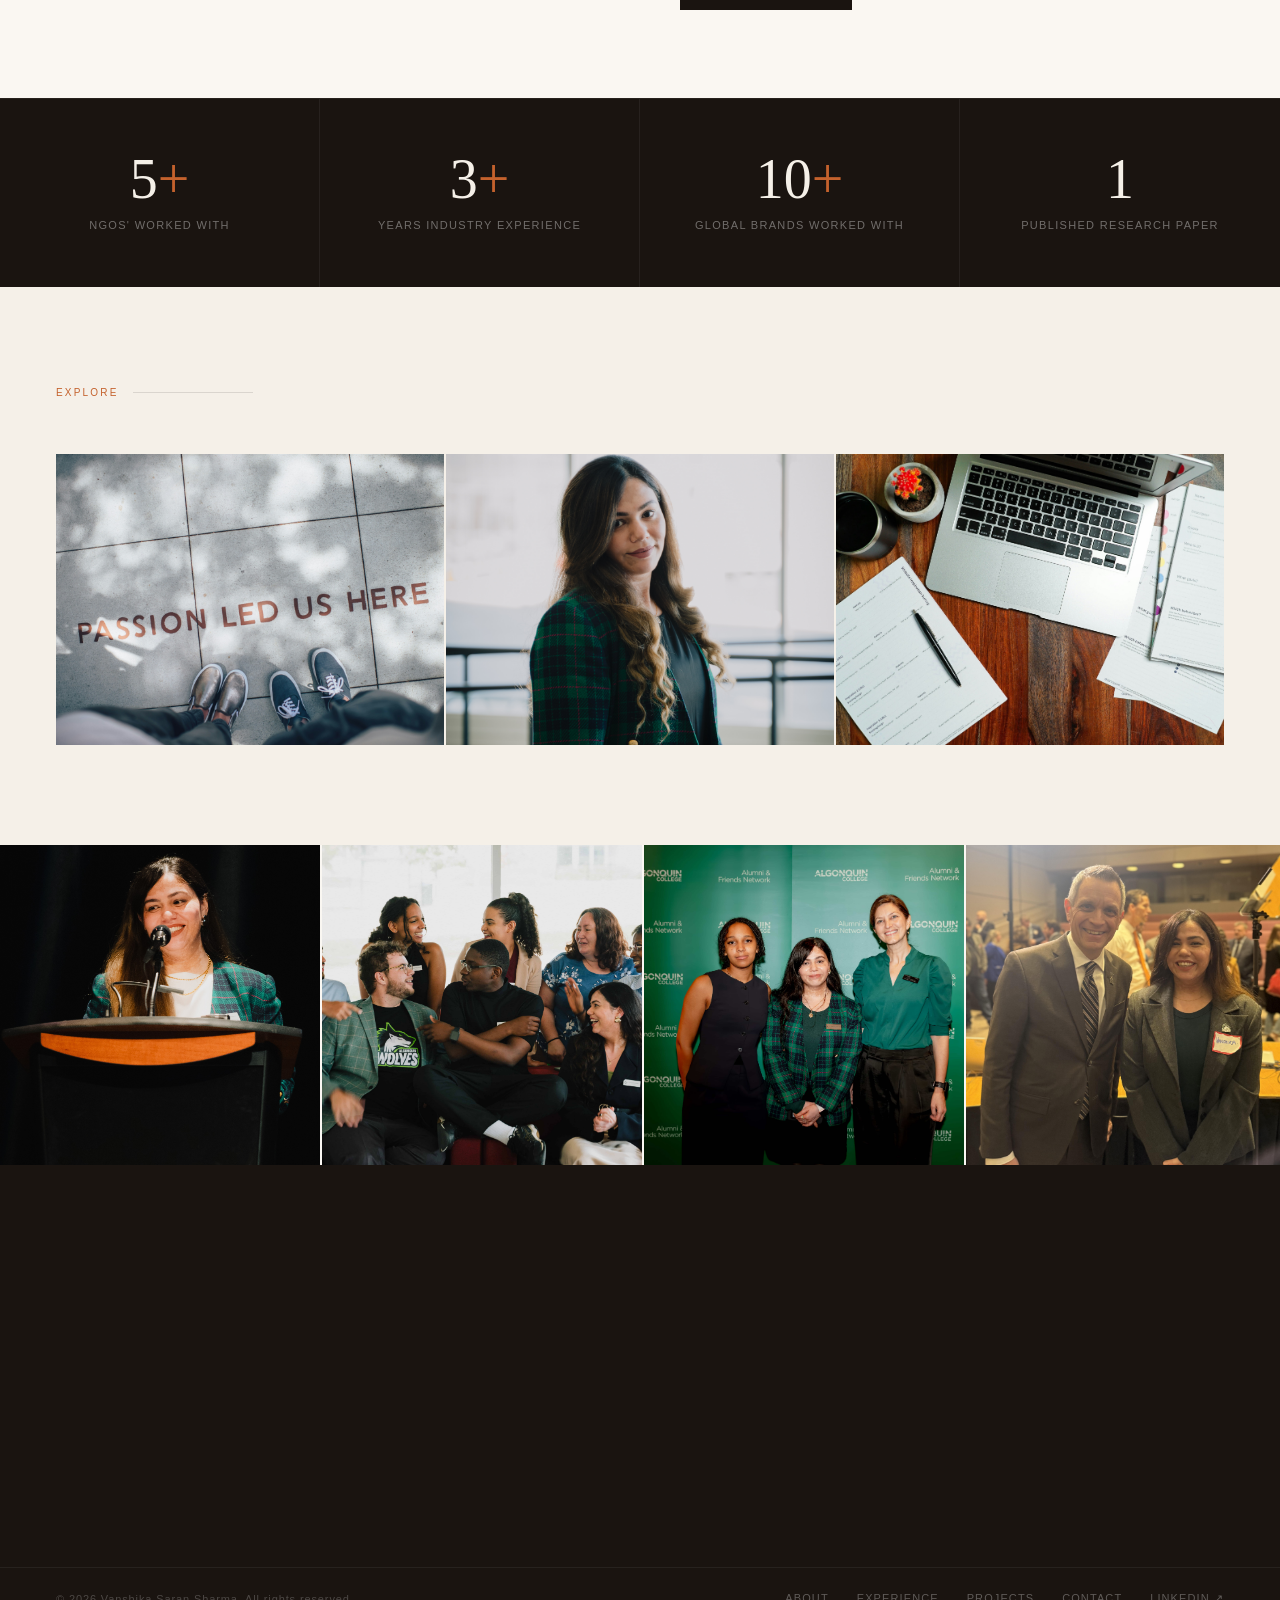
==== commit 718fe7eb: "Update index.html" ====
--- a/index.html
+++ b/index.html
@@ -306,8 +306,28 @@
       "Leadership with <em>heart</em> &amp; Strategy with <em>soul</em>."
     </div>
     <div class="intro-right">
-      <p class="reveal reveal-delay-1">I am a <strong>brave brand strategist</strong> who <strong>loves people</strong>, has a wide variety of experiences from <strong>marketing</strong> to board <strong>governance. I am a <strong>published researcher<strong>, have <strong>initiated an NGO</strong>, and spent <strong>over three years</strong> in corporate, loved every single bit of it. One of the most courageous things I have ever done was moving to Canada, all by myself! The experience has shaped the way I approach challenges and opportunities. <strong>I feel like there is nothing I cannot do!</strong> </p>
-      <p class="reveal reveal-delay-2">I believe the <strong>strongest brands are simple</strong>, with <strong>clarity in their purpose</strong> and what truly matters to them, and I try to <strong>live by the same principle</strong> by driving purpose-driven change wherever I go. I work to make every room I enter <strong>feel more collaborative</strong>, and <strong>Equity, Diversity, and Inclusion matter deeply to me</strong>. I am also passionate about women empowerment, helping the elderly, children, and animals, and I try to contribute wherever I can.</p> <p class="reveal reveal-delay-2">From being part of a <strong>leading and winning pre-sales team</strong> to serving as a <strong>not-for-profit board president</strong>, I have learned a great deal, met amazing people who lifted me up, forever grateful for that. I thrive in spaces where <strong>collaboration, respect, and human connection</strong> matter. I am driven to <strong>create impact, inspire others, and leave everything better than I found it.</strong> </p>
+      <p class="reveal reveal-delay-1">
+        I am a <strong>brave brand strategist</strong> who <strong>loves people</strong> and has a wide variety of experiences, from <strong>marketing</strong> to board <strong>governance</strong>. 
+        I am a <strong>published researcher</strong>, have <strong>initiated an NGO</strong>, and have spent <strong>over three years</strong> in corporate, and I have loved every single bit of it. 
+        One of the most courageous things I have ever done was moving to Canada all by myself. 
+        The experience has shaped the way I approach challenges and opportunities. 
+        <strong>I feel like there is nothing I cannot do.</strong>
+      </p>
+      
+      <p class="reveal reveal-delay-2">
+        I believe the <strong>strongest brands are simple</strong>, with <strong>clarity in their purpose</strong> and what truly matters to them, and I try to <strong>live by the same principle</strong> by driving purpose driven change wherever I go. 
+        I work to make every room I enter <strong>feel more collaborative</strong>, and <strong>Equity, Diversity, and Inclusion matter deeply to me</strong>. 
+        I am also passionate about women's empowerment, helping the elderly, children, and animals, and I try to contribute wherever I can.
+      </p>
+      
+      <p class="reveal reveal-delay-2">
+        From being part of a <strong>leading, winning pre sales team</strong> to serving as a <strong>not for profit board president</strong>, I have learned a great deal and met amazing people who lifted me up, and I am forever grateful for that. 
+        I thrive in spaces where <strong>collaboration, respect, and human connection</strong> matter. 
+        I am driven to <strong>create impact, inspire others, and leave everything better than I found it.</strong>
+      </p>
+
+      <!-- <p class="reveal reveal-delay-1">I am a <strong>brave brand strategist</strong> who <strong>loves people</strong>, has a wide variety of experiences from <strong>marketing</strong> to board <strong>governance. I am a <strong>published researcher<strong>, have <strong>initiated an NGO</strong>, and spent <strong>over three years</strong> in corporate, loved every single bit of it. One of the most courageous things I have ever done was moving to Canada, all by myself! The experience has shaped the way I approach challenges and opportunities. <strong>I feel like there is nothing I cannot do!</strong> </p> -->
+      <!-- <p class="reveal reveal-delay-2">I believe the <strong>strongest brands are simple</strong>, with <strong>clarity in their purpose</strong> and what truly matters to them, and I try to <strong>live by the same principle</strong> by driving purpose-driven change wherever I go. I work to make every room I enter <strong>feel more collaborative</strong>, and <strong>Equity, Diversity, and Inclusion matter deeply to me</strong>. I am also passionate about women empowerment, helping the elderly, children, and animals, and I try to contribute wherever I can.</p> <p class="reveal reveal-delay-2">From being part of a <strong>leading and winning pre-sales team</strong> to serving as a <strong>not-for-profit board president</strong>, I have learned a great deal, met amazing people who lifted me up, forever grateful for that. I thrive in spaces where <strong>collaboration, respect, and human connection</strong> matter. I am driven to <strong>create impact, inspire others, and leave everything better than I found it.</strong> </p> -->
       <div style="margin-top:32px;" class="reveal reveal-delay-3">
         <a href="about.html" class="btn-primary">Read My Story</a>
       </div>
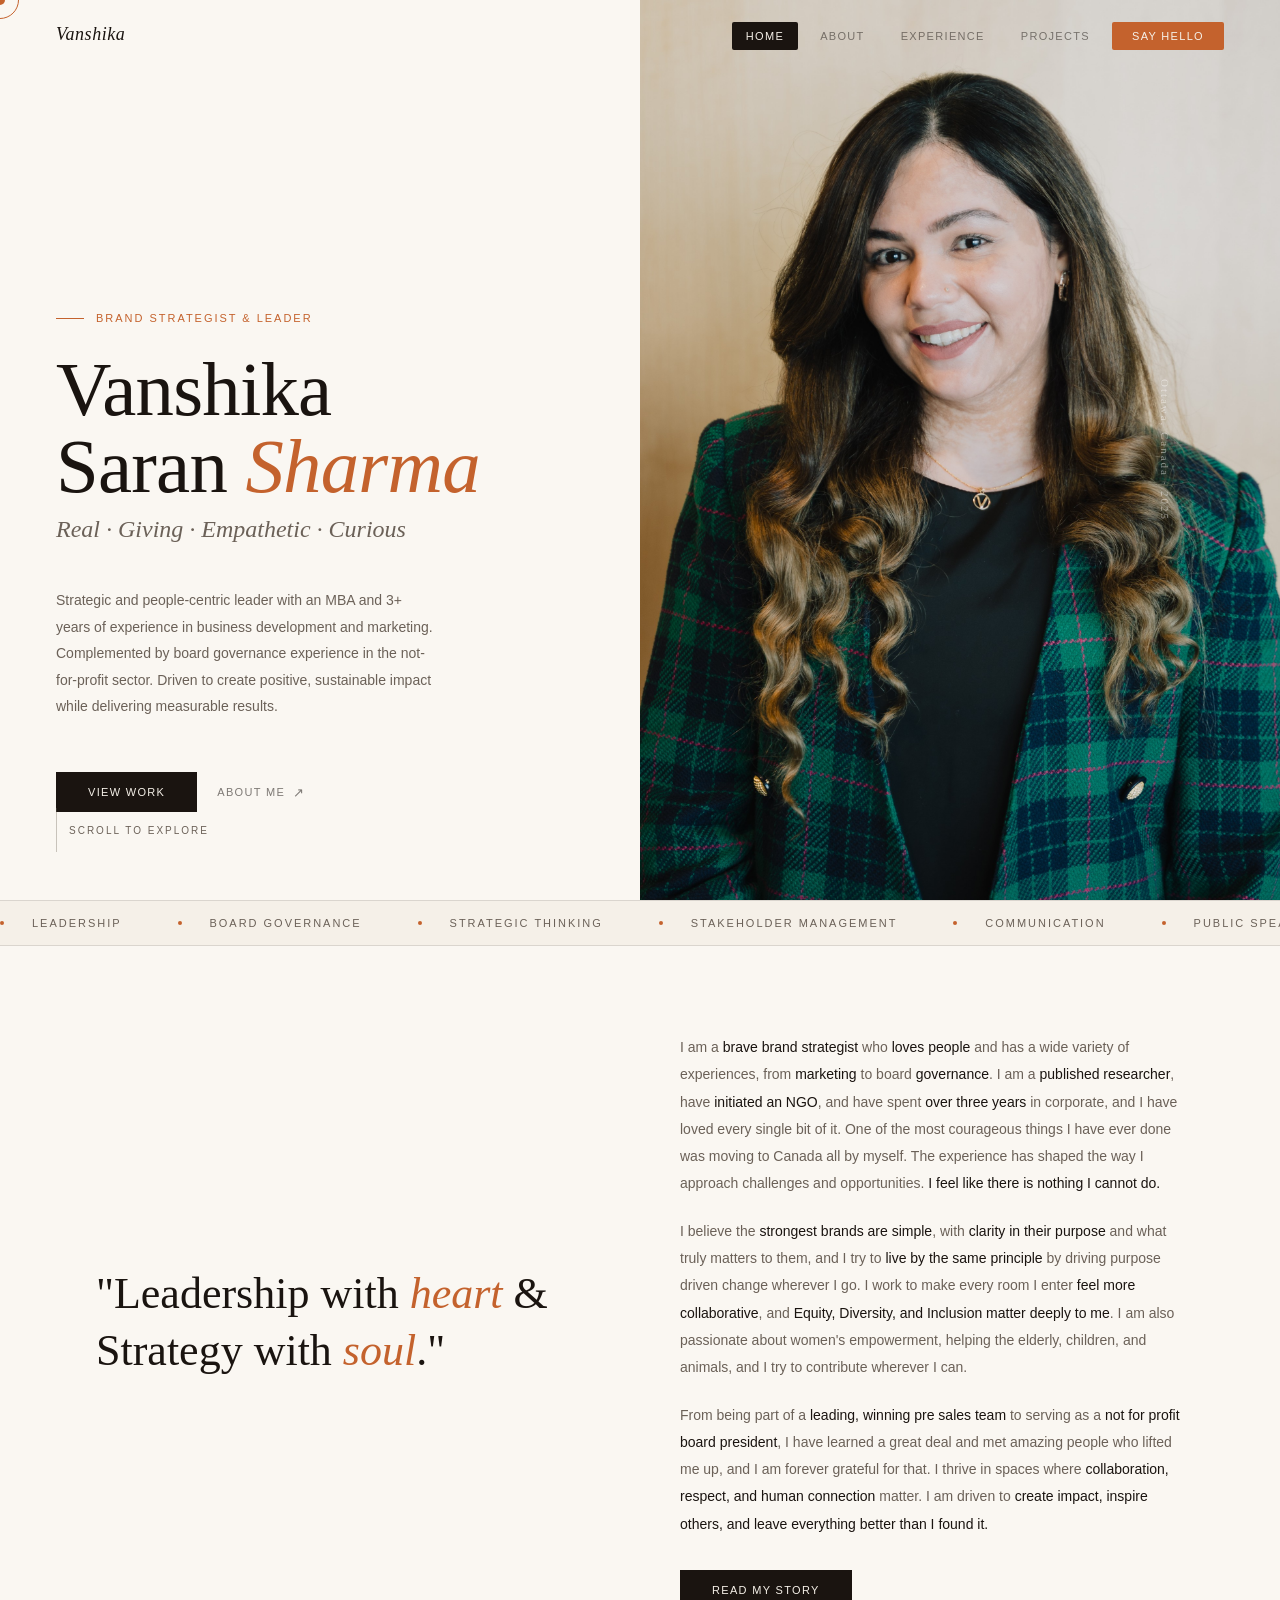
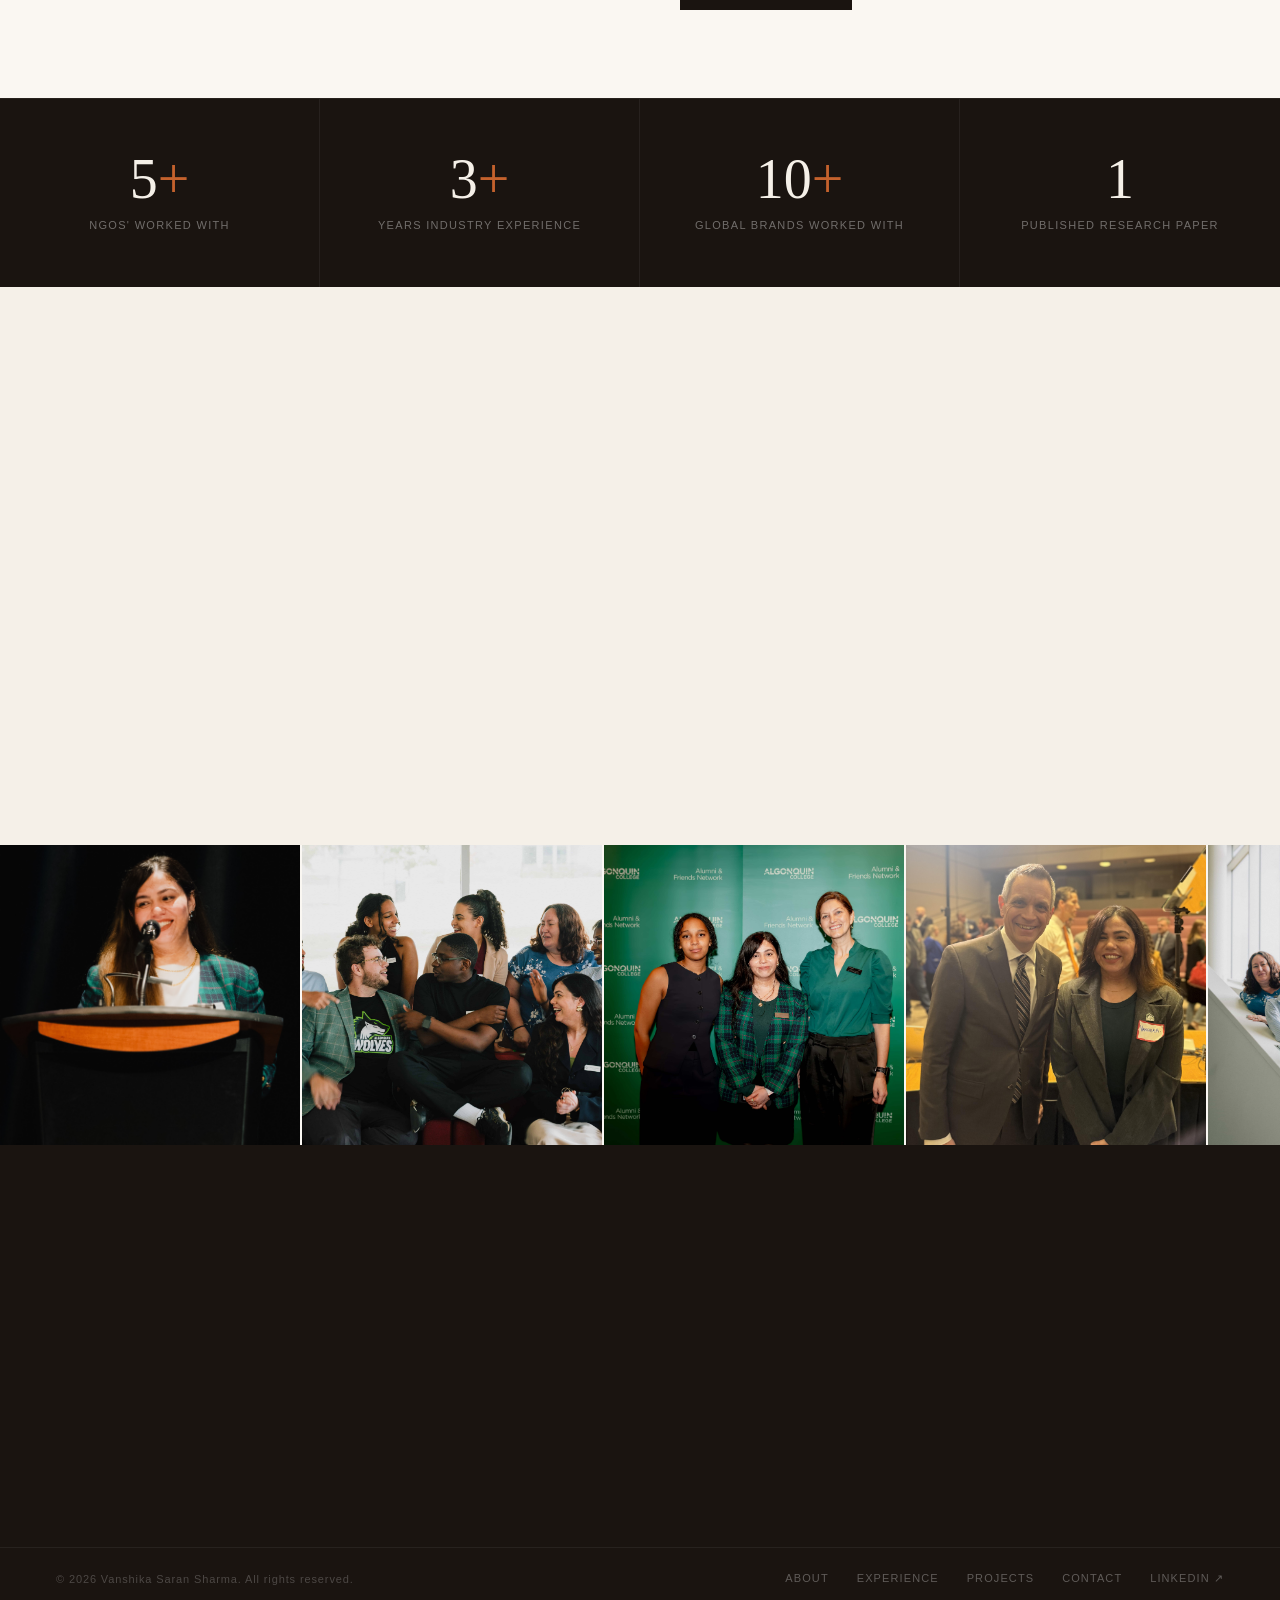
==== commit 697b7aa4: "Add files via upload" ====
--- a/index.html
+++ b/index.html
@@ -3,7 +3,7 @@
 <head>
 <meta charset="UTF-8">
 <meta name="viewport" content="width=device-width, initial-scale=1.0">
-<title>Vanshika Saran Sharma - Brand Strategist & Leader</title>
+<title>Vanshika Saran Sharma  Brand Strategist & Leader</title>
 <link rel="preconnect" href="https://fonts.googleapis.com">
 <link href="https://fonts.googleapis.com/css2?family=Cormorant+Garamond:ital,wght@0,300;0,400;0,600;1,300;1,400&family=DM+Sans:wght@300;400;500&display=swap" rel="stylesheet">
 <link rel="stylesheet" href="style.css">
@@ -75,6 +75,18 @@
   color: rgba(255,255,255,0.45); z-index: 3; white-space: nowrap;
 }
 
+
+.marquee-track {
+  will-change: transform;
+  transform: translate3d(0, 0, 0);
+  backface-visibility: hidden;
+}
+@keyframes marquee {
+  0%   { transform: translate3d(0, 0, 0); }
+  100% { transform: translate3d(-50%, 0, 0); }
+}
+
+
 /* INTRO STRIP */
 .intro-strip {
   padding: 88px 56px;
@@ -167,38 +179,45 @@
   overflow: hidden;
   position: relative;
   width: 100%;
+  /* Isolate this layer from the rest of the page */
+  contain: layout style;
 }
 .gallery-track {
   display: flex;
   gap: 2px;
-  animation: galleryScroll 25s linear infinite;
+  animation: galleryScroll 30s linear infinite;
   width: max-content;
+  /* Force GPU compositing — eliminates stutter and white flash */
+  will-change: transform;
+  transform: translate3d(0, 0, 0);
+  backface-visibility: hidden;
 }
 .gallery-carousel:hover .gallery-track {
   animation-play-state: paused;
 }
 .gallery-item {
-  width: 320px;
+  width: 300px;
   aspect-ratio: 1;
   background: var(--accent-soft);
   overflow: hidden;
   position: relative;
   flex-shrink: 0;
+  /* Each item also on its own layer */
+  transform: translateZ(0);
 }
 .gallery-item img {
   width: 100%; height: 100%; object-fit: cover;
-  transition: transform 0.4s;
   display: block;
-}
-.gallery-item:hover img { transform: scale(1.05); }
-
+  /* Remove hover scale — it fights the carousel animation */
+  transition: none;
+  will-change: auto;
+}
 @keyframes galleryScroll {
-  0%   { transform: translateX(0); }
-  100% { transform: translateX(-50%); }
-}
-
+  0%   { transform: translate3d(0, 0, 0); }
+  100% { transform: translate3d(-50%, 0, 0); }
+}
 @media (max-width: 900px) {
-  .gallery-item { width: 220px; }
+  .gallery-item { width: 200px; }
 }
 
 /* CTA SECTION */
@@ -407,27 +426,27 @@
 <div class="gallery-carousel">
   <div class="gallery-track">
     <!-- Original images -->
-    <div class="gallery-item"><img src="YourWard-YourVoice-28.jpg" alt="Keynote Speaking"></div>
-    <div class="gallery-item"><img src="Board of Directors 2025-10.jpg" alt="Board of Directors"></div>
-    <div class="gallery-item"><img src="PW - 2SYZ .jpg" alt="Community Event"></div>
-    <div class="gallery-item"><img src="unnamed (1).jpg" alt="Portrait"></div>
-    <div class="gallery-item"><img src="Board of Directors 2025-5 (1).jpg" alt="Keynote Speaking"></div>
-    <div class="gallery-item"><img src="YourWard-YourVoice-33.jpg" alt="Board of Directors"></div>
-    <div class="gallery-item"><img src="YourWard-YourVoice-36.jpg" alt="Community Event"></div>
-    <div class="gallery-item"><img src="YRB-2025-Blog-Image-Vanshika-Sharma.jpg" alt="Portrait"></div>
-    <div class="gallery-item"><img src="NGO 1.jpeg" alt="NGO"></div>
-    <div class="gallery-item"><img src="NGO 2.jpeg" alt="NGO"></div>
-    <!-- Duplicated for seamless loop — add more images to both sets -->
-    <div class="gallery-item"><img src="YourWard-YourVoice-28.jpg" alt="Keynote Speaking"></div>
-    <div class="gallery-item"><img src="Board of Directors 2025-10.jpg" alt="Board of Directors"></div>
-    <div class="gallery-item"><img src="PW - 2SYZ .jpg" alt="Community Event"></div>
-    <div class="gallery-item"><img src="unnamed (1).jpg" alt="Portrait"></div>
-    <div class="gallery-item"><img src="Board of Directors 2025-5 (1).jpg" alt="Keynote Speaking"></div>
-    <div class="gallery-item"><img src="YourWard-YourVoice-33.jpg" alt="Board of Directors"></div>
-    <div class="gallery-item"><img src="YourWard-YourVoice-36.jpg" alt="Community Event"></div>
-    <div class="gallery-item"><img src="YRB-2025-Blog-Image-Vanshika-Sharma.jpg" alt="Portrait"></div>
-    <div class="gallery-item"><img src="NGO 1.jpeg" alt="NGO"></div>
-    <div class="gallery-item"><img src="NGO 2.jpeg" alt="NGO"></div>
+    <div class="gallery-item"><img src="YourWard-YourVoice-28.jpg" alt="Keynote Speaking" loading="lazy"></div>
+    <div class="gallery-item"><img src="Board of Directors 2025-10.jpg" alt="Board of Directors" loading="lazy"></div>
+    <div class="gallery-item"><img src="PW - 2SYZ .jpg" alt="Community Event" loading="lazy"></div>
+    <div class="gallery-item"><img src="unnamed (1).jpg" alt="Portrait" loading="lazy"></div>
+    <div class="gallery-item"><img src="Board of Directors 2025-5 (1).jpg" alt="Keynote Speaking" loading="lazy"></div>
+    <div class="gallery-item"><img src="YourWard-YourVoice-33.jpg" alt="Board of Directors" loading="lazy"></div>
+    <div class="gallery-item"><img src="YourWard-YourVoice-36.jpg" alt="Community Event" loading="lazy"></div>
+    <div class="gallery-item"><img src="YRB-2025-Blog-Image-Vanshika-Sharma.jpg" alt="Portrait" loading="lazy"></div>
+    <div class="gallery-item"><img src="NGO 1.jpeg" alt="NGO" loading="lazy"></div>
+    <div class="gallery-item"><img src="NGO 2.jpeg" alt="NGO" loading="lazy"></div>
+    <!-- duplicates -->
+    <div class="gallery-item"><img src="YourWard-YourVoice-28.jpg" alt="Keynote Speaking" loading="lazy"></div>
+    <div class="gallery-item"><img src="Board of Directors 2025-10.jpg" alt="Board of Directors" loading="lazy"></div>
+    <div class="gallery-item"><img src="PW - 2SYZ .jpg" alt="Community Event" loading="lazy"></div>
+    <div class="gallery-item"><img src="unnamed (1).jpg" alt="Portrait" loading="lazy"></div>
+    <div class="gallery-item"><img src="Board of Directors 2025-5 (1).jpg" alt="Keynote Speaking" loading="lazy"></div>
+    <div class="gallery-item"><img src="YourWard-YourVoice-33.jpg" alt="Board of Directors" loading="lazy"></div>
+    <div class="gallery-item"><img src="YourWard-YourVoice-36.jpg" alt="Community Event" loading="lazy"></div>
+    <div class="gallery-item"><img src="YRB-2025-Blog-Image-Vanshika-Sharma.jpg" alt="Portrait" loading="lazy"></div>
+    <div class="gallery-item"><img src="NGO 1.jpeg" alt="NGO" loading="lazy"></div>
+    <div class="gallery-item"><img src="NGO 2.jpeg" alt="NGO" loading="lazy"></div>
   </div>
 </div>
 
@@ -452,6 +471,13 @@
   </div>
 </footer>
 
-<script src="main.js"></script>
+
+<script src="main.js">
+document.addEventListener('visibilitychange', () => {
+  const track = document.querySelector('.gallery-track');
+  if (!track) return;
+  track.style.animationPlayState = document.hidden ? 'paused' : 'running';
+});
+</script>
 </body>
 </html>
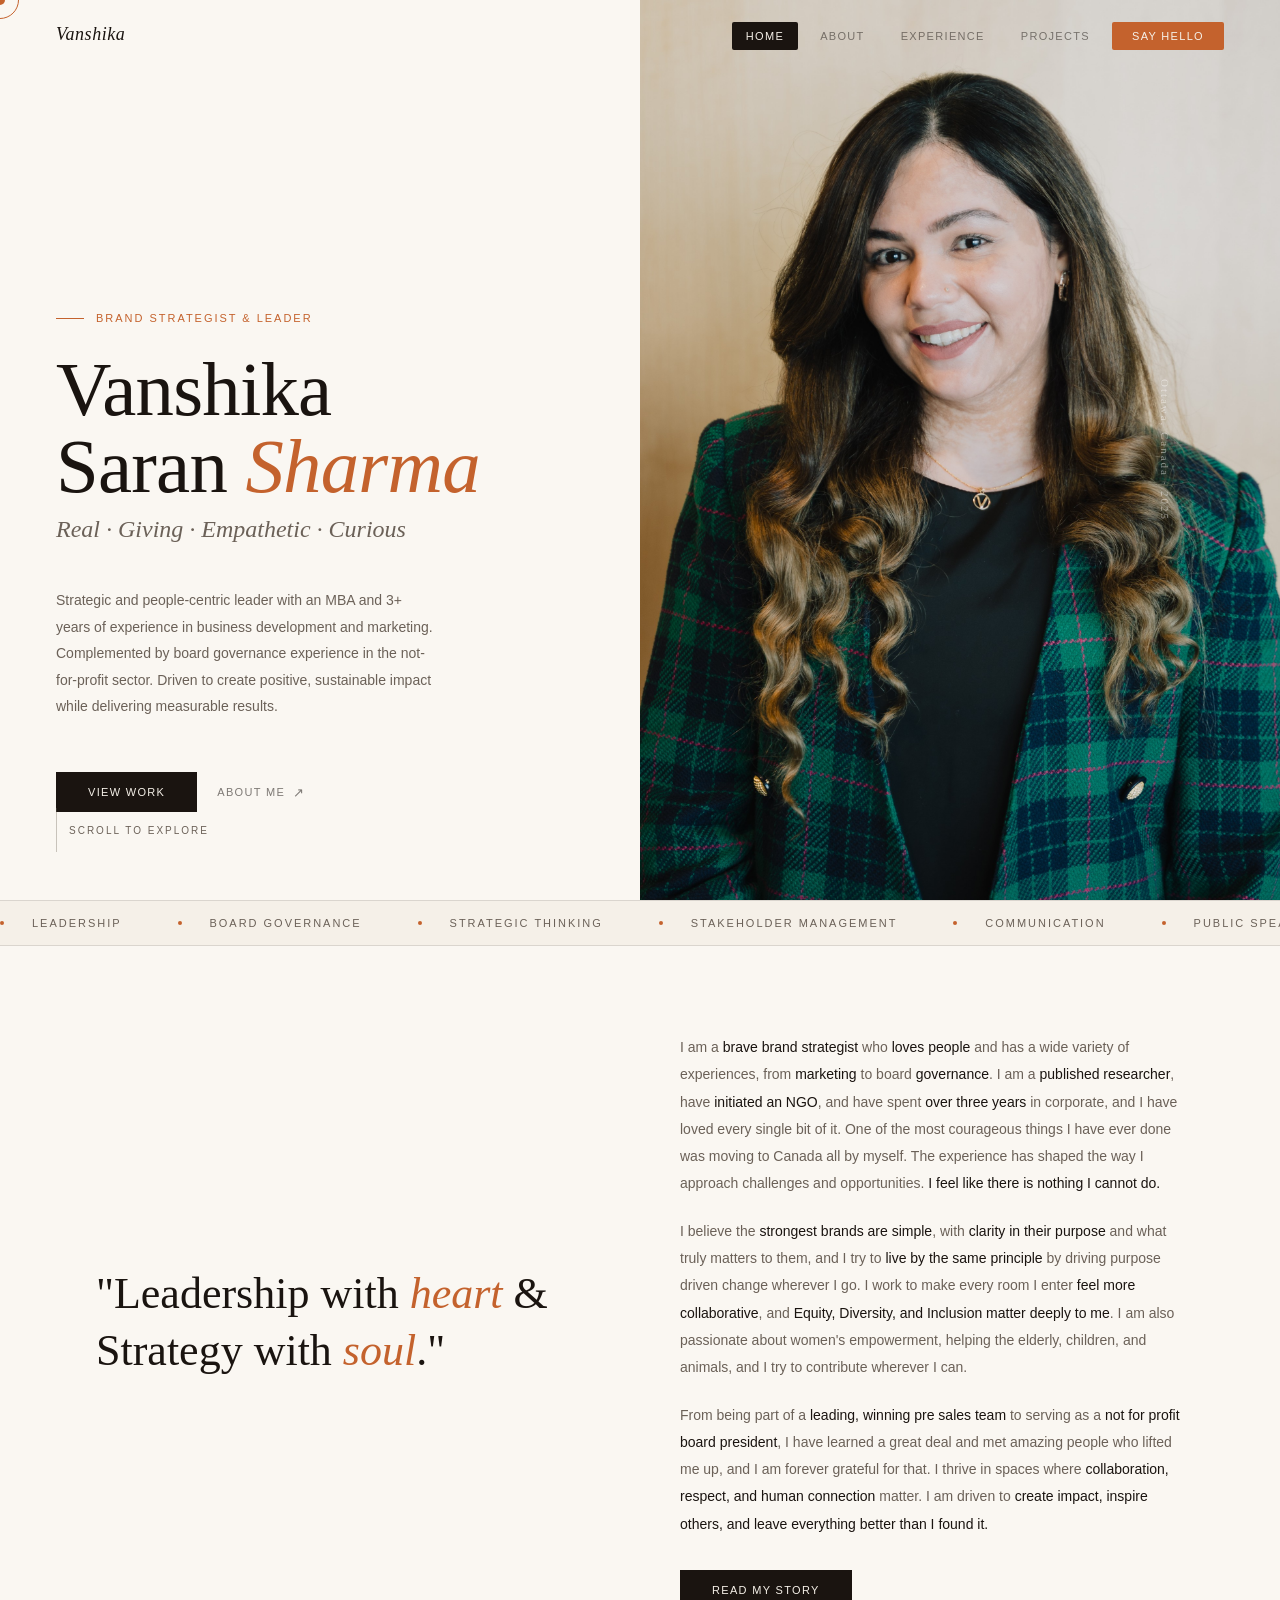
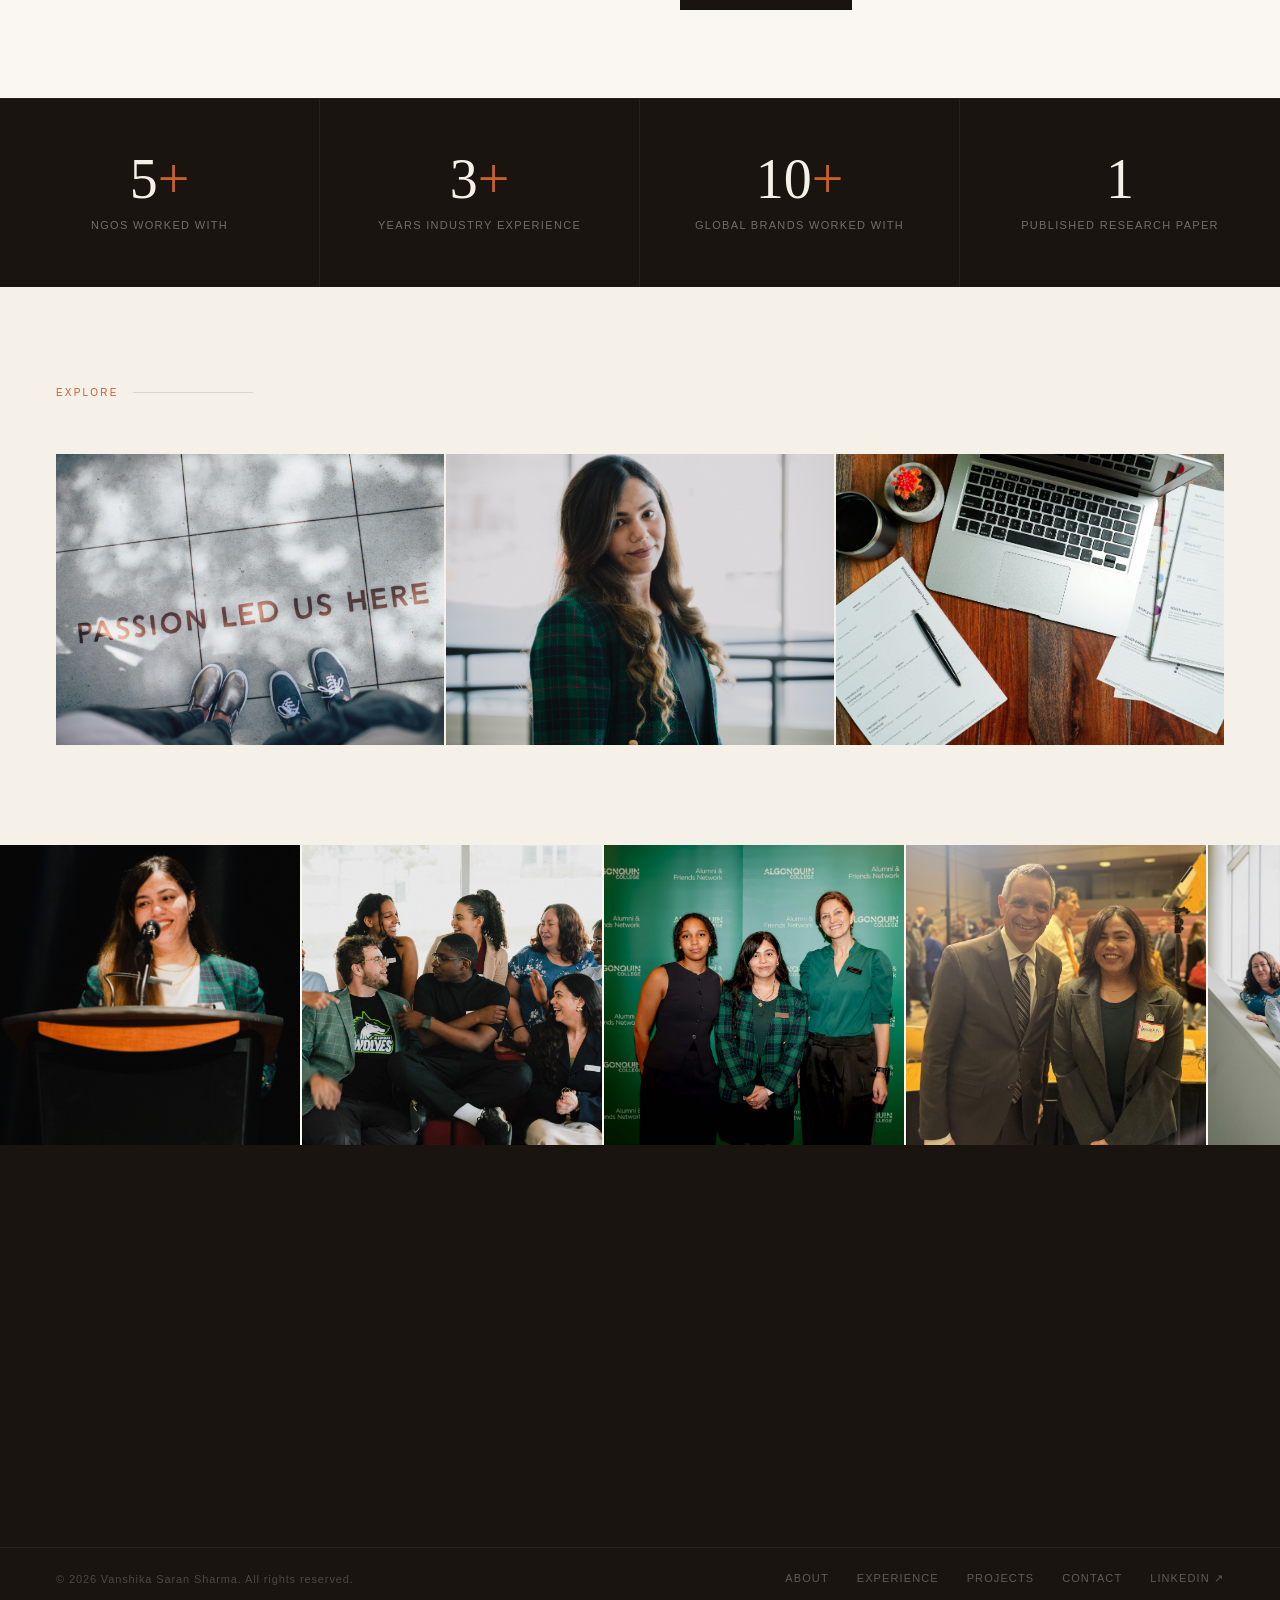
==== commit ddcde2cf: "Update index.html" ====
--- a/index.html
+++ b/index.html
@@ -358,7 +358,7 @@
 <div class="stats-band">
   <div class="stat-block reveal">
     <div class="stat-num">5<span>+</span></div>
-    <div class="stat-label">NGOs' worked with</div>
+    <div class="stat-label">NGOs worked with</div>
   </div>
   <div class="stat-block reveal reveal-delay-1">
     <div class="stat-num">3<span>+</span></div>
